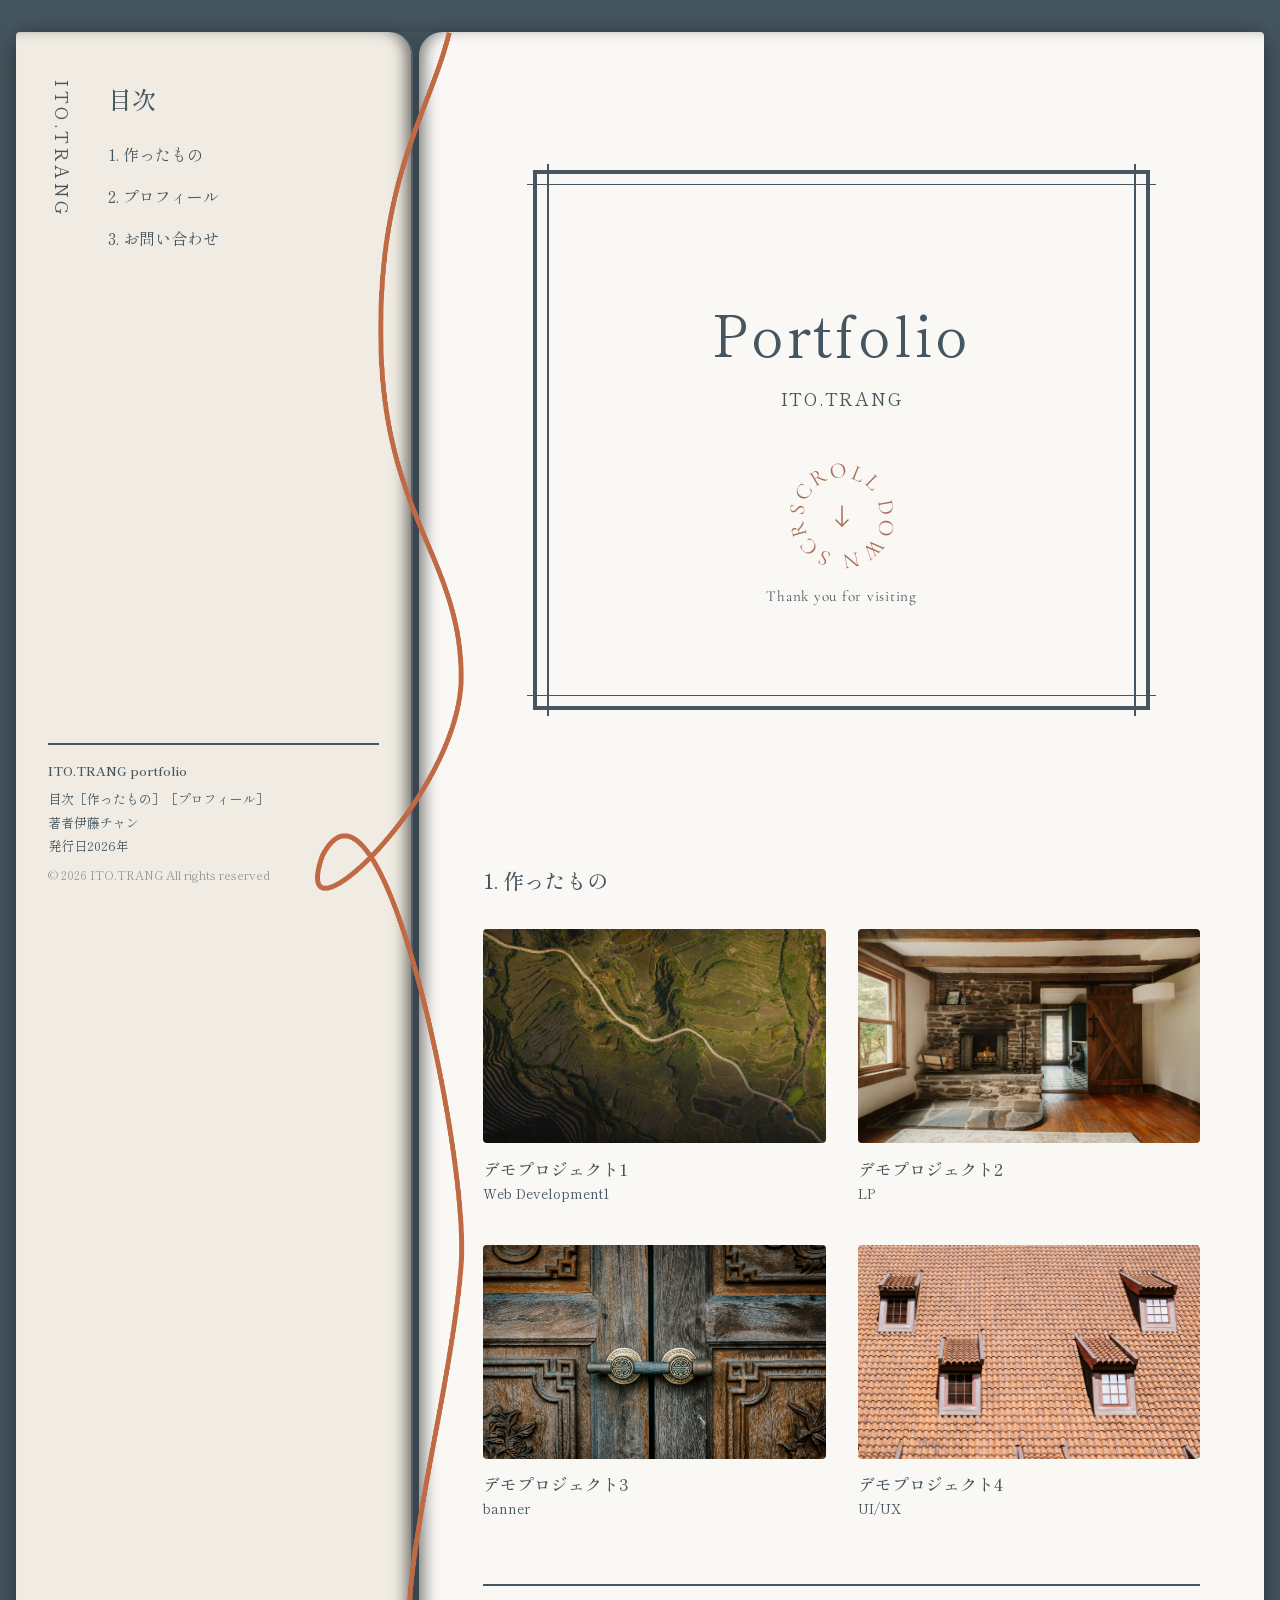
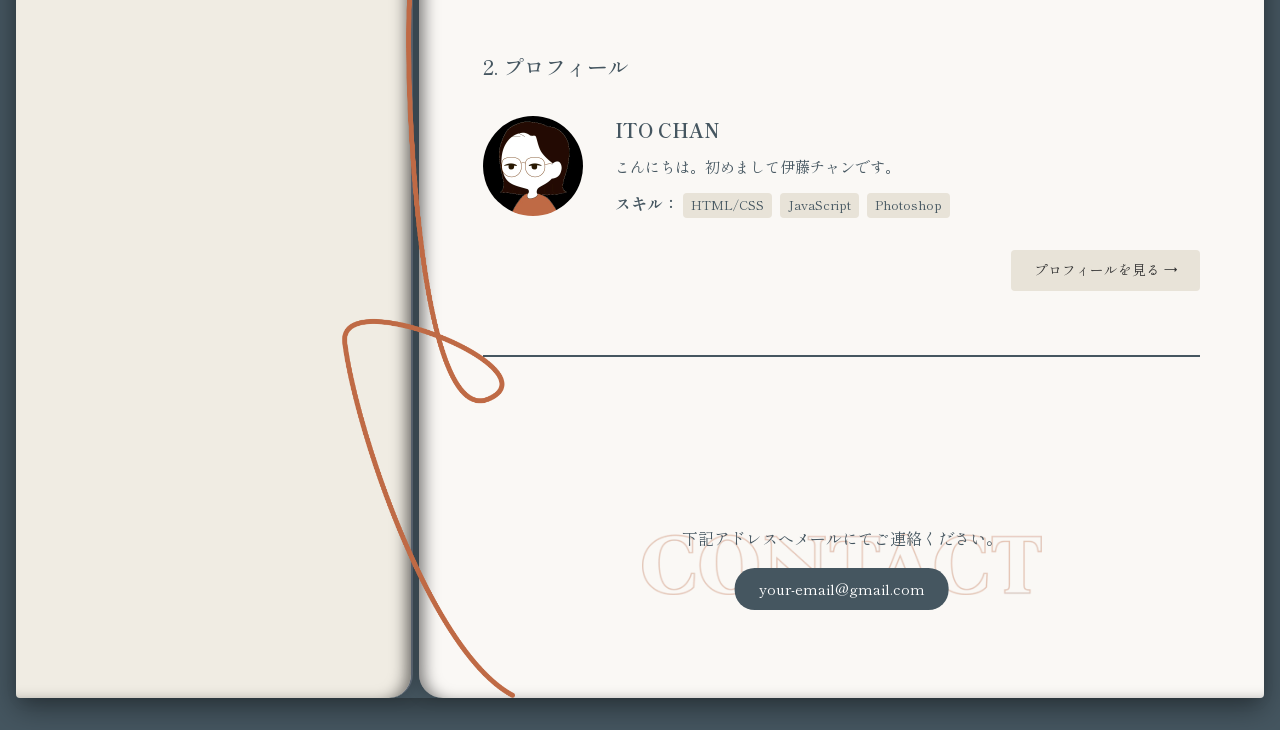
==== index.html @ ab5ad8ba "Add files via upload" ====
<!DOCTYPE html>
<html lang="ja">
<head>
    <meta charset="UTF-8">
    <meta name="viewport" content="width=device-width, initial-scale=1.0">
    <title>ITO.TRANG｜Portfolio</title>
    <!-- CSS -->
    <link href="https://fonts.googleapis.com/css2?family=Cormorant+Garamond:wght@400;600&family=Shippori+Mincho:wght@400;500&display=swap" rel="stylesheet">
    <link rel="stylesheet" href="style.css">
</head>
<body>
<div class="book-container">

<img src="images/decorative-line.png" alt="Decorative Line" class="decorative-line">

<!-- CỘT TRÁI (Sticky Sidebar - Mục lục) -->
<aside class="sidebar-left">
  <div class="sidebar-sticky-inner">
      <div class="sidebar-top">
         <div class="vertical-name">ITO.TRANG</div>
         <div class="toc-wrapper">
           <h2 class="toc-title">目次</h2>
           <nav class="nav-links">
              <a href="#works">1. 作ったもの</a>
              <a href="#about">2. プロフィール</a>
              <a href="#contact">3. お問い合わせ</a>
           </nav>
         </div>
      </div>

      <div class="sidebar-bottom">
         <p class="colophon-title">ITO.TRANG portfolio</p>
         <ul class="colophon-list">
            <li><span>目次</span>［作ったもの］［プロフィール］</li>
            <li><span>著者</span>伊藤チャン</li>
            <li><span>発行日</span>2026年</li>
         </ul>
         <p class="copyright">&copy; 2026 ITO.TRANG All rights reserved</p>
      </div>
  </div>
</aside>

<!-- CỘT PHẢI (Nội dung chính cuộn dọc) -->
<main class="main-content">
      <section class="hero">
         <div class="hero-card">
            <h1 class="hero-title">Portfolio</h1>
            <p class="hero-subtitle">ITO.TRANG</p>

            <!-- Cụm Badge SCROLL DOWN & Mũi tên -->
            <div class="scroll-badge-wrapper">
                <div class="scroll-rotate-badge">
                    <!-- SVG Đường tròn chữ xoay -->
                    <svg viewBox="0 0 100 100" class="rotate-text">
                        <path id="circlePath" d="M 50, 50 m -35, 0 a 35,35 0 1,1 70,0 a 35,35 0 1,1 -70,0" fill="none" />
                        <text font-size="20" fill="#a86e59" letter-spacing="2.5" font-family="'Cormorant Garamond', serif">
                            <textPath href="#circlePath">SCROLL DOWN  SCROLL DOWN </textPath>
                        </text>
                    </svg>

                    <!-- Mũi tên chỉ xuống ở tâm -->
                    <div class="center-arrow">
                        <svg width="16" height="24" viewBox="0 0 16 24" fill="none" stroke="#a86e59" stroke-width="1.5" stroke-linecap="round" stroke-linejoin="round">
                            <line x1="8" y1="2" x2="8" y2="22"></line>
                            <polyline points="2 16 8 22 14 16"></polyline>
                        </svg>
                    </div>
                </div>

                <!-- Dòng chữ phụ phía dưới -->
                <p class="thank-you-text">Thank you for visiting</p>
            </div>
         </div> <!-- Đã thêm thẻ đóng hero-card -->
      </section>             

      <!-- work section -->
      <section id="works" class="works">
        <h2 class="section-heading">1. 作ったもの</h2>
        <div class="works-grid">
            <!-- works1 -->
             <article class="work-item">
               <div class="work-img-wrapper">
                <img src="images/shashin1.jpg" alt="Web Development Project" class="work-image">
               </div>
                <h3 class="work-title">デモプロジェクト1</h3>
                <p class="work-category">Web Development1</p>
             </article>
            <!-- works2 -->
             <article class="work-item">
               <div class="work-img-wrapper">
                <img src="images/shashin2.jpg" alt="Landing Page Project" class="work-image">
               </div>
                <h3 class="work-title">デモプロジェクト2</h3>
                <p class="work-category">LP</p>
             </article>
            <!-- works3 -->
             <article class="work-item">
               <div class="work-img-wrapper">
                <img src="images/shashin3.jpg" alt="Banner Design" class="work-image">
               </div>
                <h3 class="work-title">デモプロジェクト3</h3>
                <p class="work-category">banner</p>
             </article>
            <!-- works4 -->
             <article class="work-item">
               <div class="work-img-wrapper">
                <img src="images/shashin4.jpg" alt="UI/UX Design" class="work-image">
               </div>
                <h3 class="work-title">デモプロジェクト4</h3>
                <p class="work-category">UI/UX</p>
             </article>
        </div>
       </section>

       <!-- about me -->
        <section id="about" class="about">
            <h2 class="section-heading">2. プロフィール</h2>
            <div class="profile-card">
               <img src="images/avatar.jpeg" alt="avatar" class="profile-avatar">
               <div class="profile-info">
                  <h3>ITO CHAN</h3>
                  <p class="about-text">こんにちは。初めまして伊藤チャンです。</p>
                  <div class="skills">
                     <strong>スキル：</strong>
                     <span>HTML/CSS</span>
                     <span>JavaScript</span>
                     <span>Photoshop</span>
                  </div>
               </div>
            </div>
            <div class="more-btn-container">
               <a href="#" class="studio-btn">プロフィールを見る →</a>
            </div>
        </section>

        <!-- contact -->
        <footer id="contact" class="footer-contact">
         <h2 class="section-heading">3. お問い合わせ</h2>
         <div class="contact-box">
            <img src="images/contact.webp" alt="CONTACT" class="contact-bg-img">
            <div class="contact-content">
              <p>下記アドレスへメールにてご連絡ください。</p>
              <a href="mailto:your-email@gmail.com" class="email-btn">your-email@gmail.com</a> 
            </div>
         </div>
        </footer>
</main>
</div>

<!-- script -->
<script src="script.js"></script>
</body>
</html>
---- style.css ----
/* ==========================================
   1. RESET & FONT CONFIGURATION
   ========================================== */
html {
  scroll-behavior: smooth;
}
* {
  box-sizing: border-box;
  margin: 0;
  padding: 0;
}

body {
  font-family: 'Shippori Mincho', 'Cormorant Garamond', serif;
  background-color: #455660; /* Màu nền xám bên ngoài trang sách */
  color: #455660;
  line-height: 1.6;
  padding: 2rem 1rem;
  overflow-x: hidden;
}

a {
  color: inherit;
  text-decoration: none;
}

/* ==========================================
   2. BOOK CONTAINER (Khung sách 2 cột)
   ========================================== */
.book-container {
  position: relative;
  display: flex;
  flex-direction: row;
  max-width: 1300px;
  margin: 0 auto;
  min-height: 90vh;
  border-radius: 4px;
  box-shadow: 0 10px 30px rgba(0, 0, 0, 0.4);
  background-color: transparent; /* Để lộ nền tối bên dưới ở khe gáy */
  gap: 6px; /* Khoảng hở nhỏ giữa 2 trang sách */
}

/* Sợi chỉ trang trí ở gáy sách */
.decorative-line {
  position: absolute;
  top: 0;
  left: 32%; /* Căn đúng đường ranh giới 32% */
  transform: translateX(-50%);
  width: 200px;
  height: 100%;
  object-fit: fill;
  z-index: 100;
  pointer-events: none;
}

/* ==========================================
   3. CỘT TRÁI (Sticky Sidebar - Mục lục)
   ========================================== */
.sidebar-left {
  width: 32%;
  min-width: 280px;
  background-color: #f0ece3;
  border-right: 2px solid #5a6572; /* Gáy sách */

  /* Bo góc đỉnh và đáy bên phải (phần tiếp giáp gáy sách) */
  border-top-right-radius: 24px;
  border-bottom-right-radius: 24px;
  border-top-left-radius: 4px;
  border-bottom-left-radius: 4px;

  /* Bóng đổ nhẹ viền gáy */
  box-shadow: inset -10px 0 15px -5px rgba(0, 0, 0, 0.50), 
              5px 0 15px rgba(0, 0, 0, 0.15);
}
/* Khung nội dung bên trong cột trái (Găm chặt & đi theo màn hình) */
.sidebar-sticky-inner {
 position: sticky;
  top: 0;
  height: 100vh;
  padding: 3rem 2rem;
  display: flex;
  flex-direction: column;
  justify-content: space-between;
  overflow-y: auto; 
}

.sidebar-top {
  display: flex;
  gap: 2rem;
}

.vertical-name {
  writing-mode: vertical-rl;
  font-size: 1.1rem;
  letter-spacing: 0.2em;
  color: #455660;
}

.toc-title {
  font-size: 1.5rem;
  font-weight: 500;
  margin-bottom: 1.5rem;
}

.nav-links {
  display: flex;
  flex-direction: column;
  gap: 1rem;
  list-style: none;
}

.nav-links a {
  color: #455660;
  font-size: 1rem;
  transition: opacity 0.3s ease;
}

.nav-links a:hover {
  opacity: 0.6;
}

.sidebar-bottom {
  font-size: 0.8rem;
  color: #455660;
  border-top: 2px solid #455660ff;
  padding-top: 1rem;
}

.colophon-title {
  font-weight: 600;
  margin-bottom: 0.5rem;
}

.colophon-list {
  list-style: none;
  margin-bottom: 0.5rem;
}

.colophon-list li {
  margin-bottom: 0.2rem;
}

.copyright {
  font-size: 0.75rem;
  color: #999;
}

/* ==========================================
   4. CỘT PHẢI (Main Content)
   ========================================== */
.main-content {
  width: 68%;
  padding: 3rem 4rem;
  background-color: #faf8f5;

  /* Bo góc đỉnh và đáy bên trái (phần tiếp giáp gáy sách) */
  border-top-left-radius: 24px;
  border-bottom-left-radius: 24px;
  border-top-right-radius: 4px;
  border-bottom-right-radius: 4px;

  /* Bóng đổ nhẹ viền gáy */
  box-shadow: inset 10px 0 15px -5px rgba(0, 0, 0, 0.50), 
              -5px 0 15px rgba(0, 0, 0, 0.15);
}

/* Hero Section & Frame Card */
.hero {
  min-height: 80vh;
  display: flex;
  justify-content: center;
  align-items: center;
  padding: 1rem;
  width: 100%;
}

.hero-card {
  position: relative;
  width: 100%;
  max-width: 90%;
  min-height: 60vh;
  padding: 6rem 2rem 5rem 2rem;
  display: flex;
  flex-direction: column;
  justify-content: center;
  align-items: center;
  text-align: center;
  background: transparent;

  /* Đường viền ngoài */
  border: 4px solid #455660; 
  margin: 16px;
}

/* Đường viền trong (Double Border) */
.hero-card::before {
  content: "";
  position: absolute;
  top: -10px;
  bottom: -10px;
  left: 10px;
  right: 10px;
  border-left: 2px solid #455660;
  border-right: 2px solid #455660; 
  pointer-events: none;
}

.hero-card::after {
  content: "";
  position: absolute;
  top: 10px;
  bottom: 10px;
  left: -10px;
  right: -10px;
  border-top: 1px solid #455660;
  border-bottom: 1px solid #455660;
  pointer-events: none; 
}

.hero-title {
  font-size: 3.5rem;
  font-weight: 400;
  letter-spacing: 0.05em;
  margin-bottom: 0.5rem;
}

.hero-subtitle {
  color: #455660;
  font-size: 1.1rem;
  letter-spacing: 0.1em;
}

/* Khung chứa tổng thể cụm Scroll Badge */
.scroll-badge-wrapper {
  margin-top: 3rem;
  display: flex;
  flex-direction: column;
  align-items: center;
  justify-content: center;
  gap: 0.8rem;
}

/* Circle Scroll Badge */
.scroll-rotate-badge {
  position: relative;
  width: 110px;
  height: 110px;
  display: flex;
  align-items: center;
  justify-content: center;
}

/* Hiệu ứng xoay tròn tự động cho chữ */
.rotate-text {
  width: 100%;
  height: 100%;
  animation: spinCircle 14s linear infinite;
}

/* Mũi tên nằm cố định ở tâm vòng tròn */
.center-arrow {
  position: absolute;
  top: 50%;
  left: 50%;
  transform: translate(-50%, -50%);
  display: flex;
  align-items: center;
  justify-content: center;
}

/* Dòng chữ Thank you for visiting bên dưới */
.thank-you-text {
  font-family: 'Cormorant Garamond', serif;
  font-size: 0.95rem;
  color: #455660;
  letter-spacing: 0.05em;
}

/* Keyframe xoay 360 độ */
@keyframes spinCircle {
  0% {
    transform: rotate(0deg);
  }
  100% {
    transform: rotate(360deg);
  }
}

/* Section Headings */
.section-heading {
  font-size: 1.3rem;
  font-weight: 500;
  margin: 4rem 0 2rem 0;
  color: #455660;
}

/* Works Grid */
.works-grid {
  display: grid;
  grid-template-columns: repeat(2, 1fr);
  gap: 2.5rem 2rem;
}

.work-img-wrapper {
  overflow: hidden;
  border-radius: 4px;
  margin-bottom: 0.8rem;
}

.work-image {
  width: 100%;
  aspect-ratio: 16/10;
  object-fit: cover;
  display: block;
  transition: transform 0.4s cubic-bezier(0.16, 1, 0.3, 1);
}

.work-item:hover .work-image {
  transform: scale(1.04);
}

.work-title {
  font-size: 1.05rem;
  font-weight: 500;
}

.work-category {
  font-size: 0.85rem;
  color: #455660;
}

/* About Section */
.about {
  border-top: 2px solid #455660ff;
  margin-top: 4rem;
}

.profile-card {
  display: flex;
  gap: 2rem;
  align-items: center;
  margin-bottom: 2rem;
}

.profile-avatar {
  width: 100px;
  height: 100px;
  border-radius: 50%;
  object-fit: cover;
}

.profile-info h3 {
  font-size: 1.2rem;
  margin-bottom: 0.5rem;
}

.about-text {
  font-size: 0.95rem;
  color: #455660;
  margin-bottom: 0.8rem;
}

.skills span {
  display: inline-block;
  background: #e8e3d8ff;
  font-size: 0.8rem;
  padding: 2px 8px;
  border-radius: 4px;
  margin-right: 4px;
}

.more-btn-container {
  display: flex;
  justify-content: flex-end;
  margin-top: 1.5rem;
}

.studio-btn {
  background: #e8e3d8ff;
  padding: 0.6rem 1.4rem;
  color: #333;
  font-size: 0.85rem;
  border-radius: 4px;
  transition: background 0.3s;
}

.studio-btn:hover {
  background: #dcd5c8;
}

/* Contact Footer */
.footer-contact {
  border-top: 2px solid #455660ff;
  margin-top: 4rem;
}

.contact-box {
  position: relative;
  text-align: center;
  padding: 3rem 0;
}

.contact-bg-img {
  width: 100%;
  max-width: 400px;
  opacity: 0.7;
}

.contact-content {
  position: absolute;
  top: 50%;
  left: 50%;
  transform: translate(-50%, -50%);
  width: 100%;
}

.email-btn {
  display: inline-block;
  margin-top: 1rem;
  background: #455660;
  color: #fff;
  padding: 0.6rem 1.5rem;
  border-radius: 20px;
  font-size: 0.9rem;
}

/* ==========================================
   5. SCROLL ANIMATION & RESPONSIVE
   ========================================== */
.hidden {
  opacity: 0;
  transform: translateY(30px);
  transition: all 0.8s cubic-bezier(0.16, 1, 0.3, 1);
}

.show {
  opacity: 1;
  transform: translateY(0);
}

@media (max-width: 900px) {
  .book-container {
    flex-direction: column;
  }
  .sidebar-left,
  .main-content {
    width: 100%;
    min-width: 100%;
    box-shadow: none;
  }
  .sidebar-left {
    position: static;
    height: auto;
    border-right: none;
    border-bottom: 2px solid #5a6572;
    border-radius: 4px;
  }
  .decorative-line {
    display: none;
  }
  .works-grid {
    grid-template-columns: 1fr;
  }
}
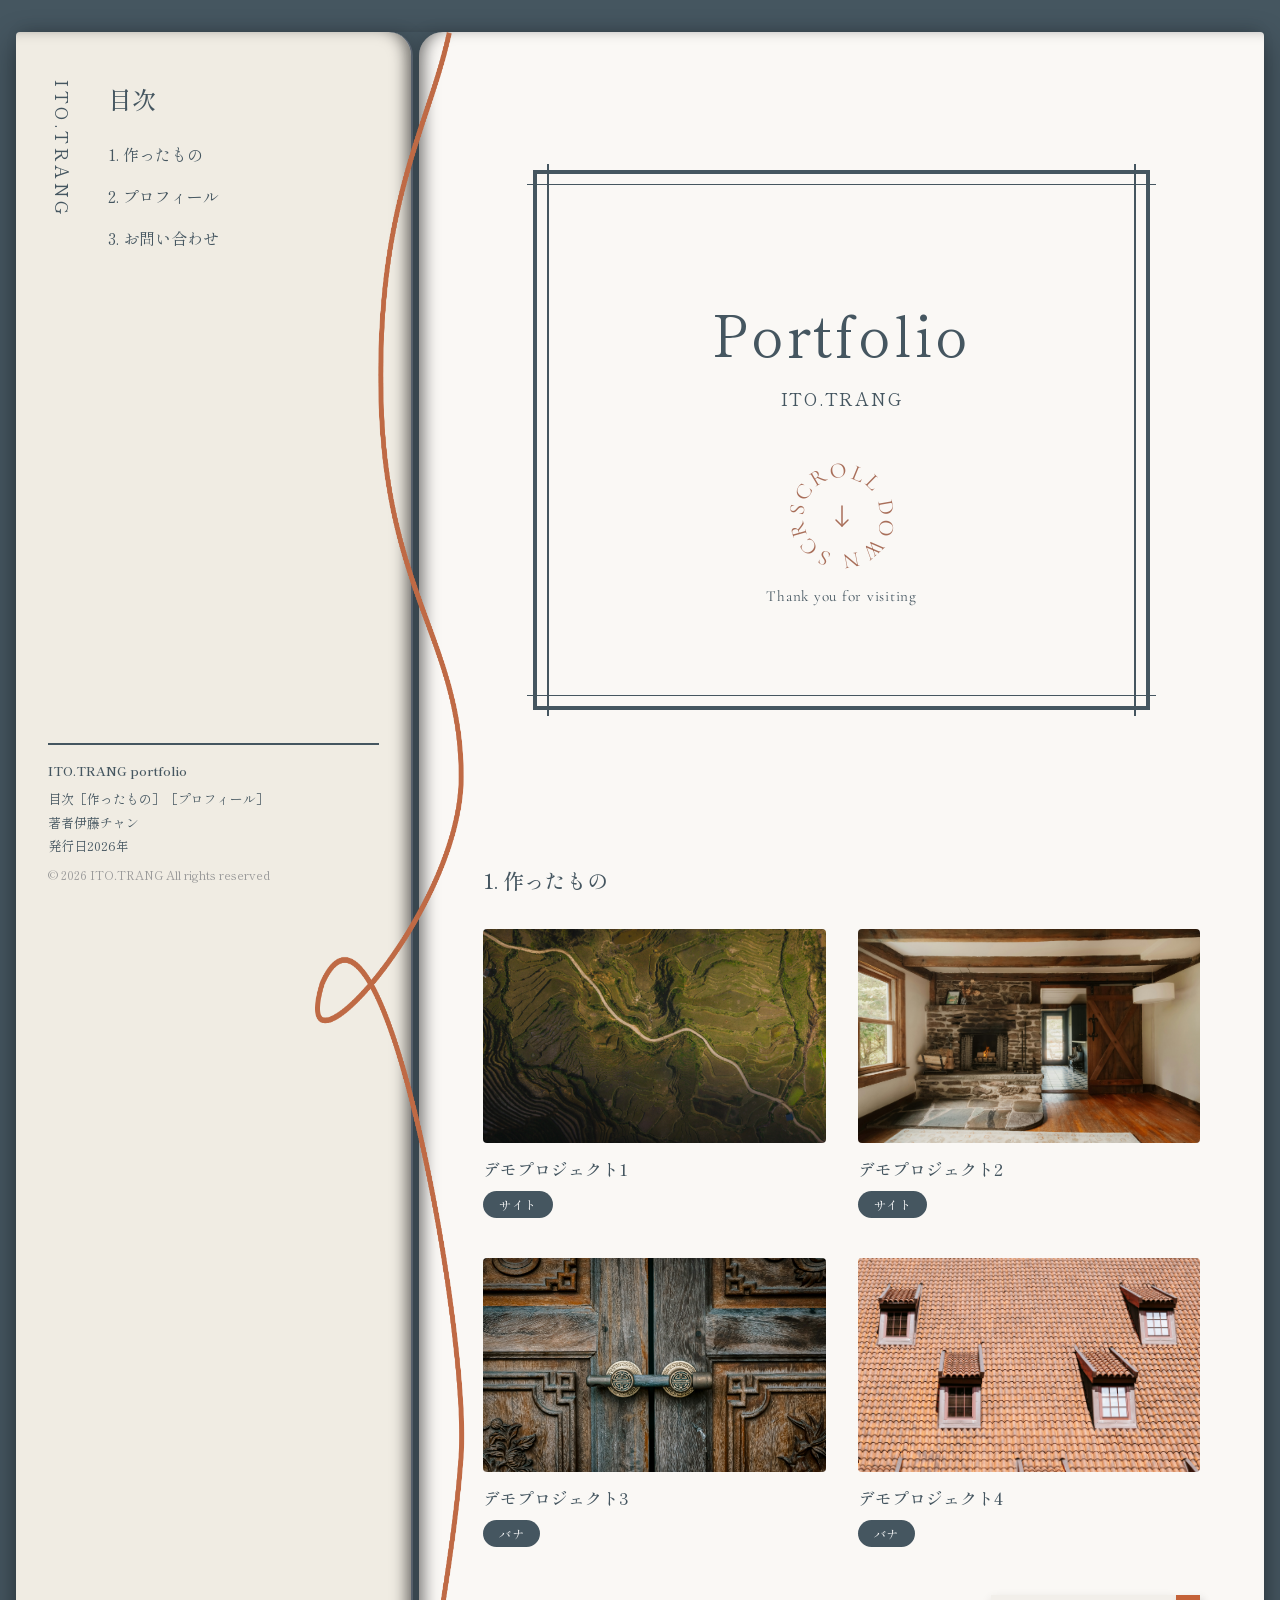
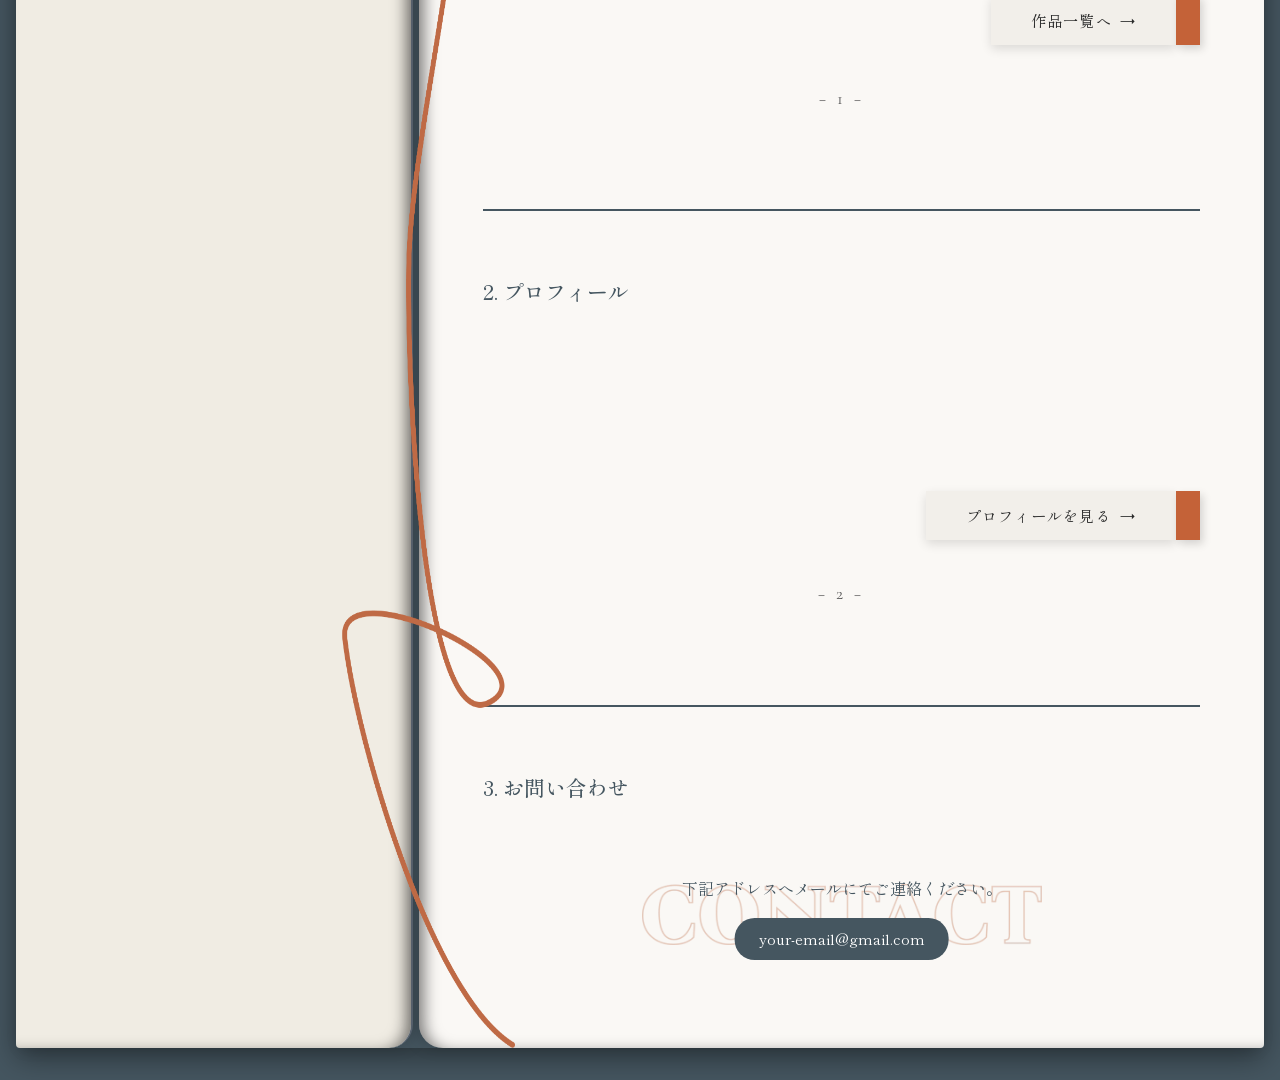
==== commit 0ee04d2a: "Add files via upload" ====
--- a/index.html
+++ b/index.html
@@ -9,6 +9,12 @@
     <link rel="stylesheet" href="style.css">
 </head>
 <body>
+<button class="mobile-menu-btn" id="menuToggle" aria-label="Toggle Navigation">
+  <span class="bar"></span>
+  <span class="bar"></span>
+  <span class="bar"></span>
+</button>
+
 <div class="book-container">
 
 <img src="images/decorative-line.png" alt="Decorative Line" class="decorative-line">
@@ -73,17 +79,18 @@
          </div> <!-- Đã thêm thẻ đóng hero-card -->
       </section>             
 
-      <!-- work section -->
+      <!-- 1.work section -->
       <section id="works" class="works">
         <h2 class="section-heading">1. 作ったもの</h2>
         <div class="works-grid">
+         
             <!-- works1 -->
              <article class="work-item">
                <div class="work-img-wrapper">
                 <img src="images/shashin1.jpg" alt="Web Development Project" class="work-image">
                </div>
                 <h3 class="work-title">デモプロジェクト1</h3>
-                <p class="work-category">Web Development1</p>
+                <span class="work-badge">サイト</span>
              </article>
             <!-- works2 -->
              <article class="work-item">
@@ -91,7 +98,7 @@
                 <img src="images/shashin2.jpg" alt="Landing Page Project" class="work-image">
                </div>
                 <h3 class="work-title">デモプロジェクト2</h3>
-                <p class="work-category">LP</p>
+                <span class="work-badge">サイト</span>
              </article>
             <!-- works3 -->
              <article class="work-item">
@@ -99,7 +106,7 @@
                 <img src="images/shashin3.jpg" alt="Banner Design" class="work-image">
                </div>
                 <h3 class="work-title">デモプロジェクト3</h3>
-                <p class="work-category">banner</p>
+                <span class="work-badge">バナ</span>
              </article>
             <!-- works4 -->
              <article class="work-item">
@@ -107,9 +114,16 @@
                 <img src="images/shashin4.jpg" alt="UI/UX Design" class="work-image">
                </div>
                 <h3 class="work-title">デモプロジェクト4</h3>
-                <p class="work-category">UI/UX</p>
+                <span class="work-badge">バナ</span>
              </article>
         </div>
+      <!-- Thêm nút的作品一覧へ và số trang - 1 - -->
+  <div class="section-footer">
+    <div class="studio-btn-wrapper">
+      <a href="#" class="studio-btn">作品一覧へ <span>→</span></a>
+    </div>
+    <div class="page-number">− 1 −</div>
+  </div>
        </section>
 
        <!-- about me -->
@@ -125,12 +139,18 @@
                      <span>HTML/CSS</span>
                      <span>JavaScript</span>
                      <span>Photoshop</span>
+                     <span>Illuslator</span>
                   </div>
                </div>
             </div>
-            <div class="more-btn-container">
-               <a href="#" class="studio-btn">プロフィールを見る →</a>
-            </div>
+
+            <!-- Thêm nút的作品一覧へ và số trang - 1 - -->
+  <div class="section-footer">
+    <div class="studio-btn-wrapper">
+      <a href="#" class="studio-btn">プロフィールを見る <span>→</span></a>
+    </div>
+    <div class="page-number">− 2 −</div>
+  </div>
         </section>
 
         <!-- contact -->
@@ -146,6 +166,25 @@
         </footer>
 </main>
 </div>
+<div class="mobile-nav-overlay" id="navOverlay">
+  <button class="close-menu-btn" id="menuClose">&times;</button>
+  <div class="overlay-content">
+    <div class="overlay-vertical-name">Kanna Miyasato</div>
+    <div class="overlay-toc">
+      <h2>目次</h2>
+      <ul class="overlay-links">
+        <li><a href="#works" class="overlay-link">1. 作ったもの</a></li>
+        <li><a href="#about" class="overlay-link">2. プロフィール</a></li>
+        <li><a href="#contact" class="overlay-link">3. お問い合わせ</a></li>
+      </ul>
+    </div>
+  </div>
+</div>
+
+<a href="#" class="back-to-top" id="backToTop">
+  <span class="arrow">«</span>
+  <span class="txt">TOP</span>
+</a>
 
 <!-- script -->
 <script src="script.js"></script>
--- a/style.css
+++ b/style.css
@@ -112,11 +112,13 @@
 .nav-links a {
   color: #455660;
   font-size: 1rem;
-  transition: opacity 0.3s ease;
+  display: inline-block; /* Giúp thẻ link áp dụng được hiệu ứng phóng to */
+  transition: transform 0.3s ease, color 0.3s ease;
 }
 
 .nav-links a:hover {
-  opacity: 0.6;
+  transform: scale(1.08); /* Phóng to 8% khi rê chuột */
+  color: #111;            /* Đậm màu chữ lên một chút cho rõ */
 }
 
 .sidebar-bottom {
@@ -300,6 +302,16 @@
   grid-template-columns: repeat(2, 1fr);
   gap: 2.5rem 2rem;
 }
+/* Khung của từng bài viết - Thêm transition để toàn bộ khung phóng to mượt */
+.work-item {
+  cursor: pointer;
+  transition: transform 0.3s cubic-bezier(0.16, 1, 0.3, 1);
+}
+
+/* Khi rê chuột vào work-item, phóng to TOÀN BỘ khung (Ảnh + Chữ) */
+.work-item:hover {
+  transform: scale(1.05); /* Phóng to 5% toàn bộ khối work-item */
+}
 
 .work-img-wrapper {
   overflow: hidden;
@@ -312,11 +324,6 @@
   aspect-ratio: 16/10;
   object-fit: cover;
   display: block;
-  transition: transform 0.4s cubic-bezier(0.16, 1, 0.3, 1);
-}
-
-.work-item:hover .work-image {
-  transform: scale(1.04);
 }
 
 .work-title {
@@ -327,6 +334,19 @@
 .work-category {
   font-size: 0.85rem;
   color: #455660;
+}
+
+/* Thiết kế nhãn badge bo tròn hình viên thuốc (Pill shape) */
+.work-badge {
+  display: inline-block;
+  margin-top: 0.5rem;
+  background-color: #455660; /* Màu nền xám đen chuẩn theo theme */
+  color: #ffffff;            /* Chữ màu trắng */
+  font-size: 0.75rem;        /* Cỡ chữ nhỏ gọn */
+  padding: 0.25rem 1rem;     /* Khoảng đệm xung quanh chữ */
+  border-radius: 50px;       /* Bo tròn xịn hình capsule */
+  letter-spacing: 0.05em;
+  font-weight: 400;
 }
 
 /* About Section */
@@ -367,25 +387,6 @@
   padding: 2px 8px;
   border-radius: 4px;
   margin-right: 4px;
-}
-
-.more-btn-container {
-  display: flex;
-  justify-content: flex-end;
-  margin-top: 1.5rem;
-}
-
-.studio-btn {
-  background: #e8e3d8ff;
-  padding: 0.6rem 1.4rem;
-  color: #333;
-  font-size: 0.85rem;
-  border-radius: 4px;
-  transition: background 0.3s;
-}
-
-.studio-btn:hover {
-  background: #dcd5c8;
 }
 
 /* Contact Footer */
@@ -424,6 +425,15 @@
   font-size: 0.9rem;
 }
 
+.work-category-btn, .email-btn {
+  display: inline-block;
+  transition: transform 0.3s ease, background-color 0.3s ease;
+}
+
+.work-category-btn:hover, .email-btn:hover {
+  transform: scale(1.08); /* Phóng to 8% khi rê chuột */
+}
+
 /* ==========================================
    5. SCROLL ANIMATION & RESPONSIVE
    ========================================== */
@@ -461,4 +471,257 @@
   .works-grid {
     grid-template-columns: 1fr;
   }
+}
+
+/* ==========================================
+   MOBILE RESPONSIVE CONFIGURATION (Màn hình < 768px)
+   ========================================== */
+@media (max-width: 768px) {
+  
+  /* Reset bố cục sách 2 cột thành 1 cột */
+  body {
+    padding: 0.8rem 0.5rem;
+  }
+
+  .book-container {
+    flex-direction: column;
+    box-shadow: none;
+    gap: 0;
+  }
+
+  /* Ẩn cột trái tĩnh trên desktop & đường gáy sách */
+  .sidebar-left, 
+  .decorative-line {
+    display: none !important;
+  }
+
+  /* Cột nội dung chính chiếm full chiều rộng */
+  .main-content {
+    width: 100%;
+    padding: 1.5rem 1rem;
+    border-radius: 8px;
+    box-shadow: 0 4px 15px rgba(0, 0, 0, 0.15);
+  }
+
+  /* --- 1. NÚT HAMBURGER (3 gạch) --- */
+  .mobile-menu-btn {
+    position: fixed;
+    top: 20px;
+    right: 20px;
+    z-index: 999;
+    background: transparent;
+    border: none;
+    cursor: pointer;
+    display: flex;
+    flex-direction: column;
+    gap: 5px;
+    padding: 8px;
+  }
+
+  .mobile-menu-btn .bar {
+    width: 22px;
+    height: 2px;
+    background-color: #455660;
+    transition: all 0.3s ease;
+  }
+
+  /* --- 2. MENU OVERLAY TOÀN MÀN HÌNH --- */
+  .mobile-nav-overlay {
+    position: fixed;
+    top: 0;
+    left: 0;
+    width: 100%;
+    height: 100%;
+    background-color: #f0ece3;
+    z-index: 1000;
+    display: flex;
+    align-items: center;
+    justify-content: center;
+    opacity: 0;
+    visibility: hidden;
+    transition: opacity 0.3s ease, visibility 0.3s ease;
+  }
+
+  .mobile-nav-overlay.active {
+    opacity: 1;
+    visibility: visible;
+  }
+
+  .close-menu-btn {
+    position: absolute;
+    top: 20px;
+    right: 25px;
+    font-size: 2rem;
+    background: none;
+    border: none;
+    color: #455660;
+    cursor: pointer;
+  }
+
+  .overlay-content {
+    display: flex;
+    gap: 2rem;
+    align-items: center;
+    padding: 2rem;
+  }
+
+  .overlay-vertical-name {
+    writing-mode: vertical-rl;
+    font-size: 1.1rem;
+    letter-spacing: 0.2em;
+    color: #455660;
+  }
+
+  .overlay-toc h2 {
+    font-size: 1.5rem;
+    margin-bottom: 1.5rem;
+    color: #455660;
+  }
+
+  .overlay-links {
+    list-style: none;
+    display: flex;
+    flex-direction: column;
+    gap: 1.2rem;
+  }
+
+  .overlay-links a {
+    font-size: 1.1rem;
+    color: #455660;
+  }
+
+  /* --- 3. TỐI ƯU CÁC PHẦN NỘI DUNG MÀN HÌNH NHỎ --- */
+  .hero-card {
+    min-height: 50vh;
+    padding: 3rem 1rem;
+  }
+
+  .hero-title {
+    font-size: 2.2rem;
+  }
+
+  /* Bố cục danh sách dự án thành 2 cột nhỏ trên mobile */
+  .works-grid {
+    grid-template-columns: repeat(2, 1fr);
+    gap: 1.2rem 0.8rem;
+  }
+
+  .work-title {
+    font-size: 0.85rem;
+  }
+
+  /* --- 4. NÚT TOP (NÚT NỔI CAM BÊN PHẢI) --- */
+  .back-to-top {
+    position: fixed;
+    bottom: 30px;
+    right: 15px;
+    width: 48px;
+    height: 60px;
+    background-color: #c46238; /* Màu cam gạch */
+    color: #fff;
+    display: flex;
+    flex-direction: column;
+    align-items: center;
+    justify-content: center;
+    border-radius: 4px;
+    box-shadow: 0 4px 10px rgba(0, 0, 0, 0.2);
+    z-index: 900;
+    font-size: 0.75rem;
+    font-weight: 600;
+  }
+
+  .back-to-top .arrow {
+    transform: rotate(90deg);
+    font-size: 1rem;
+    margin-bottom: -2px;
+  }
+}
+
+/* Mặc định ẩn nút Hamburger & Overlay trên máy tính */
+@media (min-width: 769px) {
+  .mobile-menu-btn,
+  .mobile-nav-overlay,
+  .back-to-top {
+    display: none !important;
+  }
+}
+
+/* ==========================================
+   BUTTON & PAGE NUMBER STYLES
+   ========================================== */
+
+/* Khung chứa ở cuối mỗi section */
+.section-footer {
+  position: relative;
+  margin-top: 3rem;
+  padding-bottom: 2rem;
+  display: flex;
+  flex-direction: column;
+  align-items: center;
+}
+
+
+/* Khung chứa nút căn sát lề phải */
+.studio-btn-wrapper {
+  width: 100%;
+  display: flex;
+  justify-content: flex-end;
+  margin-bottom: 2.5rem;
+  /* Cho phép thẻ con tràn ra ngoài lề trang sách một chút */
+  overflow: visible; 
+}
+
+/* Thân nút chính (Màu xám nhạt) */
+.studio-btn {
+  position: relative;
+  display: inline-flex;
+  align-items: center;
+  justify-content: center;
+  gap: 0.5rem;
+  background-color: #f2efea; /* Màu xám kem nhạt */
+  color: #2b2b2b;
+  padding: 0.8rem 2.5rem;
+  font-family: 'Shippori Mincho', serif;
+  font-size: 0.95rem;
+  letter-spacing: 0.08em;
+  
+  /* Lùi nút về bên trái một khoảng bằng độ rộng của thẻ màu cam chìa ra */
+  margin-right: 24px; 
+  
+  /* Tạo bóng đổ mềm ở phía dưới nút xám */
+  box-shadow: 0 4px 10px rgba(0, 0, 0, 0.12);
+  
+  /* Cấu hình chuyển động mượt cho hiệu ứng rê chuột */
+  transition: transform 0.3s cubic-bezier(0.16, 1, 0.3, 1), 
+              box-shadow 0.3s ease, 
+              background-color 0.3s ease;
+}
+
+/* Thẻ tab màu cam nhô ra ở mép bên phải */
+.studio-btn::after {
+  content: "";
+  position: absolute;
+  right: -24px; /* Đẩy hẳn sang bên phải nút xám 24px */
+  top: 0;
+  width: 24px;
+  height: 100%;
+  background-color: #c46238; /* Màu cam gạch chuẩn */
+  
+  /* Tạo bóng đổ cho thẻ màu cam chìa ra ngoài */
+  box-shadow: 3px 4px 8px rgba(0, 0, 0, 0.15);
+}
+
+/* Hiệu ứng rê chuột (Hover) - Nổi lên và bóng đổ đậm hơn */
+.studio-btn:hover {
+  background-color: #e8e4dc;
+  transform: scale(1.04) translateY(-2px);
+  box-shadow: 0 6px 16px rgba(0, 0, 0, 0.18);
+}
+/* Số trang (- 1 -, - 2 -) căn giữa */
+.page-number {
+  font-family: 'Cormorant Garamond', serif;
+  font-size: 1.1rem;
+  color: #555555;
+  letter-spacing: 0.2em;
+  text-align: center;
 }
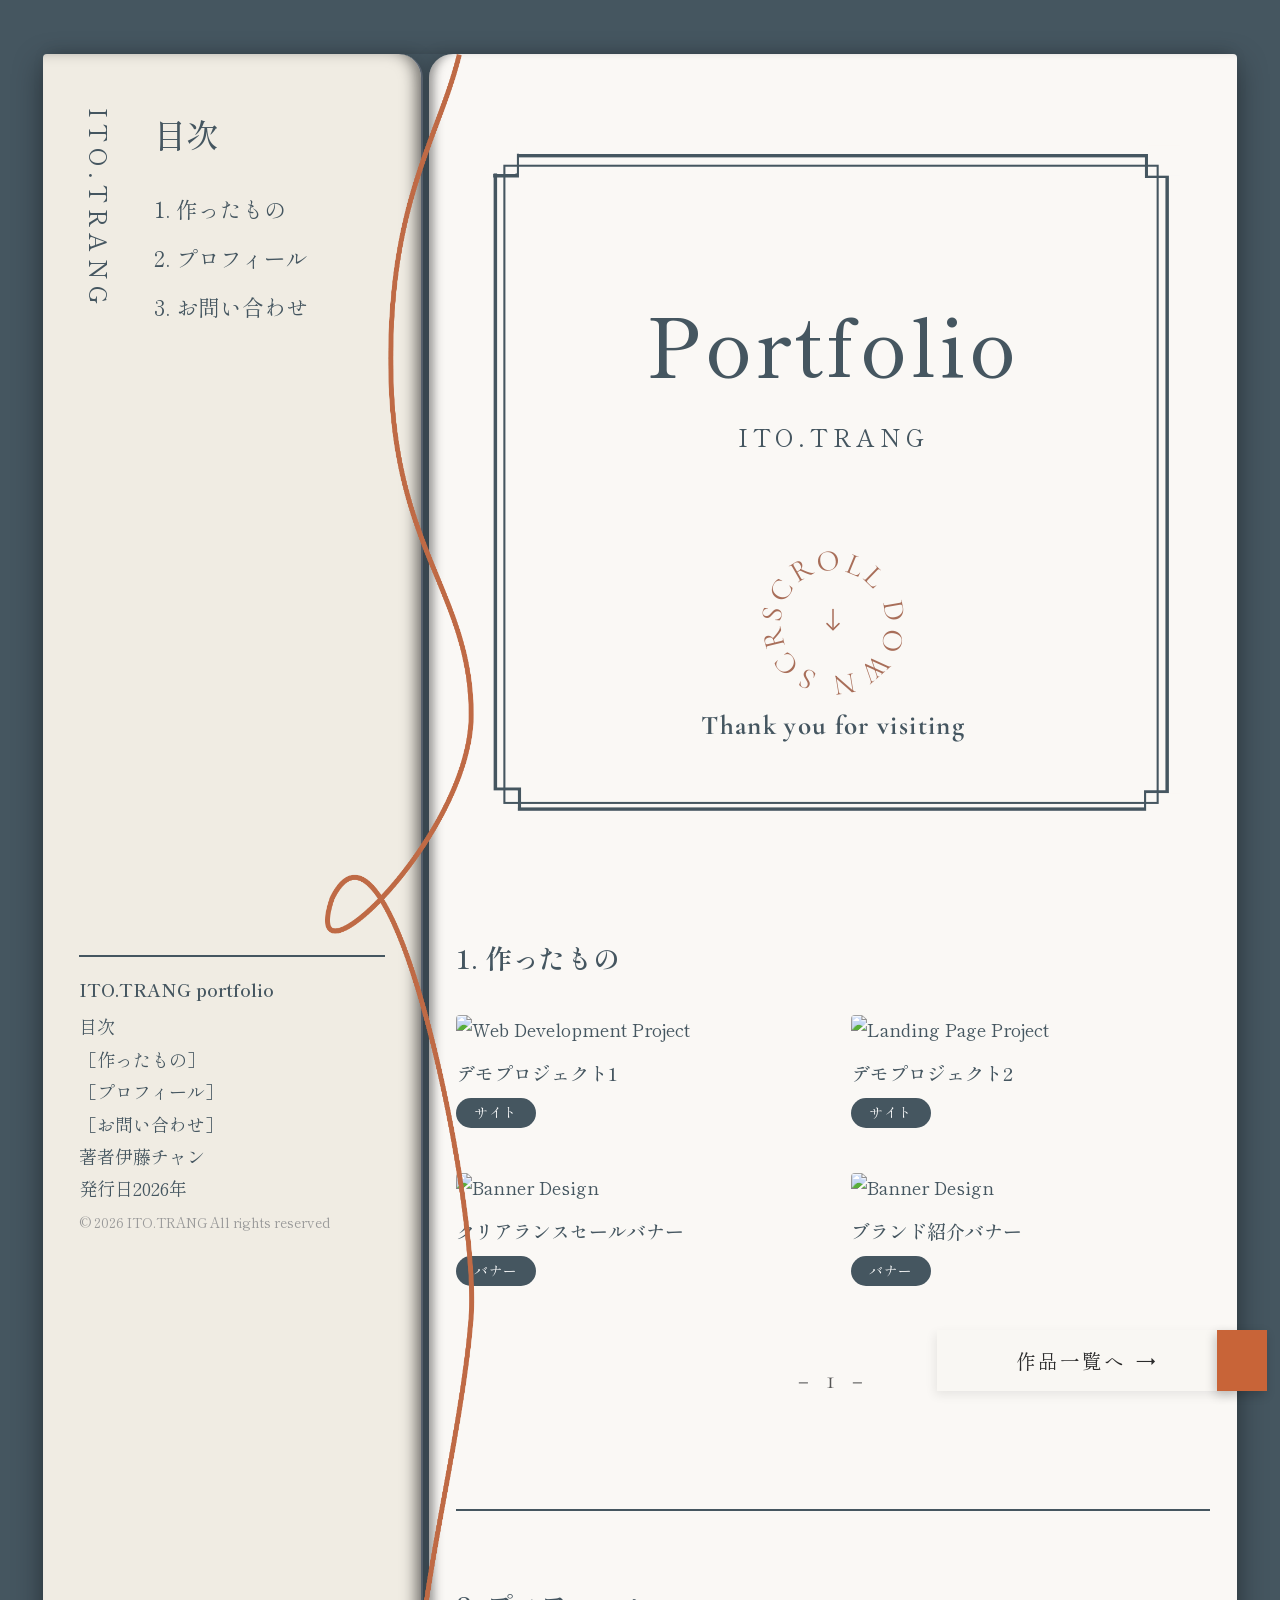
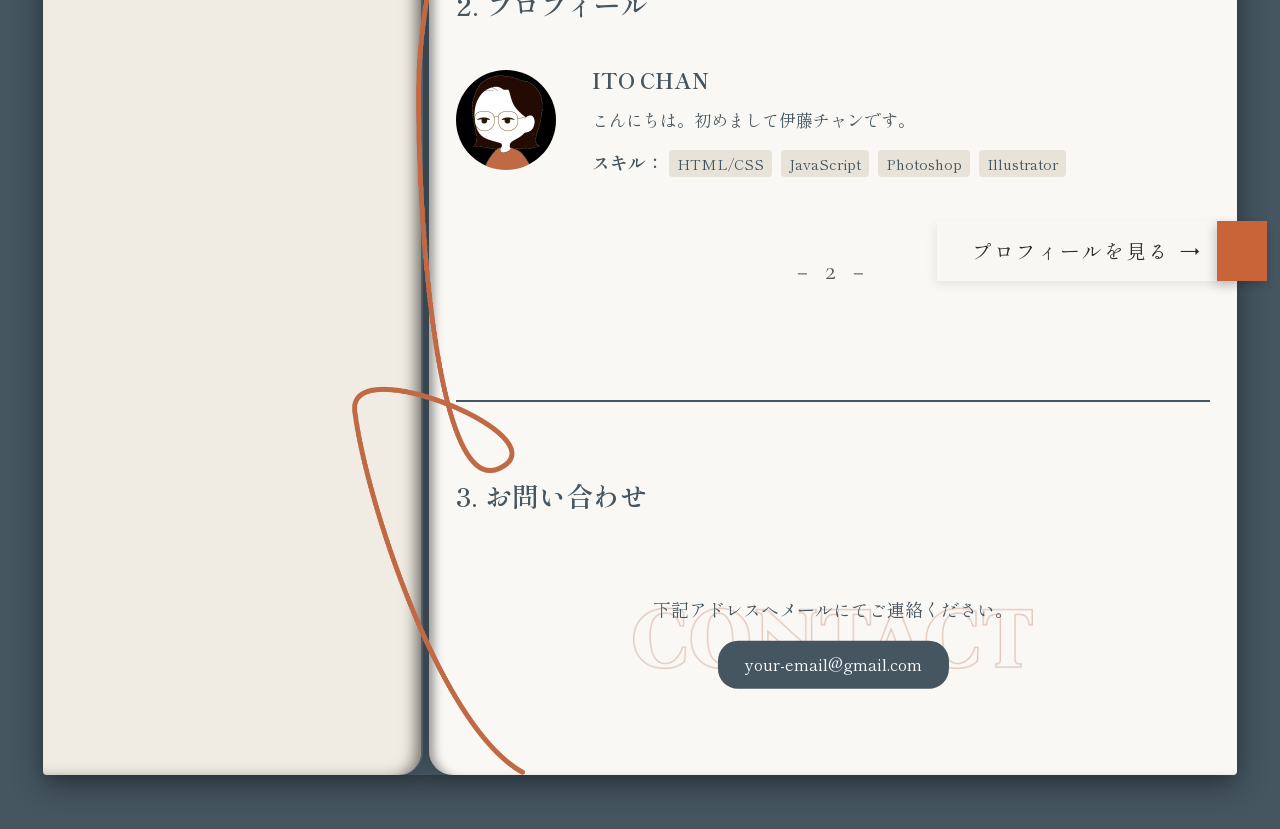
==== commit 227a726a: "Add files via upload" ====
--- a/index.html
+++ b/index.html
@@ -9,11 +9,6 @@
     <link rel="stylesheet" href="style.css">
 </head>
 <body>
-<button class="mobile-menu-btn" id="menuToggle" aria-label="Toggle Navigation">
-  <span class="bar"></span>
-  <span class="bar"></span>
-  <span class="bar"></span>
-</button>
 
 <div class="book-container">
 
@@ -37,7 +32,10 @@
       <div class="sidebar-bottom">
          <p class="colophon-title">ITO.TRANG portfolio</p>
          <ul class="colophon-list">
-            <li><span>目次</span>［作ったもの］［プロフィール］</li>
+            <li><span>目次</span></li>
+            <li><span>［作ったもの］</span></li>
+            <li><span>［プロフィール］</span></li>
+            <li><span>［お問い合わせ］</span></li>
             <li><span>著者</span>伊藤チャン</li>
             <li><span>発行日</span>2026年</li>
          </ul>
@@ -49,7 +47,14 @@
 <!-- CỘT PHẢI (Nội dung chính cuộn dọc) -->
 <main class="main-content">
       <section class="hero">
-         <div class="hero-card">
+         <div class="hero-card hero-frame">
+            <!-- ĐÃ CHUYỂN HAMBURGER MENU VÀO ĐÂY ĐỂ NẰM TRONG KHUNG SVG -->
+            <button class="mobile-menu-btn" id="menuToggle" aria-label="Toggle Navigation">
+              <span class="bar"></span>
+              <span class="bar"></span>
+              <span class="bar"></span>
+            </button>
+
             <h1 class="hero-title">Portfolio</h1>
             <p class="hero-subtitle">ITO.TRANG</p>
 
@@ -60,7 +65,7 @@
                     <svg viewBox="0 0 100 100" class="rotate-text">
                         <path id="circlePath" d="M 50, 50 m -35, 0 a 35,35 0 1,1 70,0 a 35,35 0 1,1 -70,0" fill="none" />
                         <text font-size="20" fill="#a86e59" letter-spacing="2.5" font-family="'Cormorant Garamond', serif">
-                            <textPath href="#circlePath">SCROLL DOWN  SCROLL DOWN </textPath>
+                            <textPath href="#circlePath">SCROLL DOWN  SCROLL DOWN  </textPath>
                         </text>
                     </svg>
 
@@ -74,9 +79,9 @@
                 </div>
 
                 <!-- Dòng chữ phụ phía dưới -->
-                <p class="thank-you-text">Thank you for visiting</p>
+                <p class="thank-you-text"><b>Thank you for visiting</b></p>
             </div>
-         </div> <!-- Đã thêm thẻ đóng hero-card -->
+         </div>
       </section>             
 
       <!-- 1.work section -->
@@ -87,7 +92,7 @@
             <!-- works1 -->
              <article class="work-item">
                <div class="work-img-wrapper">
-                <img src="images/shashin1.jpg" alt="Web Development Project" class="work-image">
+                <img src="images/banner1.jpg" alt="Web Development Project" class="work-image">
                </div>
                 <h3 class="work-title">デモプロジェクト1</h3>
                 <span class="work-badge">サイト</span>
@@ -95,7 +100,7 @@
             <!-- works2 -->
              <article class="work-item">
                <div class="work-img-wrapper">
-                <img src="images/shashin2.jpg" alt="Landing Page Project" class="work-image">
+                <img src="images/banner1.jpg" alt="Landing Page Project" class="work-image">
                </div>
                 <h3 class="work-title">デモプロジェクト2</h3>
                 <span class="work-badge">サイト</span>
@@ -103,27 +108,27 @@
             <!-- works3 -->
              <article class="work-item">
                <div class="work-img-wrapper">
-                <img src="images/shashin3.jpg" alt="Banner Design" class="work-image">
+                <img src="images/banner1.jpg" alt="Banner Design" class="work-image">
                </div>
-                <h3 class="work-title">デモプロジェクト3</h3>
-                <span class="work-badge">バナ</span>
+                <h3 class="work-title">クリアランスセールバナー</h3>
+                <span class="work-badge">バナー</span>
              </article>
             <!-- works4 -->
              <article class="work-item">
                <div class="work-img-wrapper">
-                <img src="images/shashin4.jpg" alt="UI/UX Design" class="work-image">
+                <img src="images/banner2.jpg" alt="Banner Design" class="work-image">
                </div>
-                <h3 class="work-title">デモプロジェクト4</h3>
-                <span class="work-badge">バナ</span>
+                <h3 class="work-title">ブランド紹介バナー</h3>
+                <span class="work-badge">バナー</span>
              </article>
         </div>
-      <!-- Thêm nút的作品一覧へ và số trang - 1 - -->
-  <div class="section-footer">
-    <div class="studio-btn-wrapper">
-      <a href="#" class="studio-btn">作品一覧へ <span>→</span></a>
-    </div>
-    <div class="page-number">− 1 −</div>
-  </div>
+
+        <div class="section-footer">
+          <div class="studio-btn-wrapper">
+            <a href="#" class="studio-btn">作品一覧へ <span>→</span></a>
+          </div>
+          <div class="page-number">− 1 −</div>
+        </div>
        </section>
 
        <!-- about me -->
@@ -139,18 +144,17 @@
                      <span>HTML/CSS</span>
                      <span>JavaScript</span>
                      <span>Photoshop</span>
-                     <span>Illuslator</span>
+                     <span>Illustrator</span>
                   </div>
                </div>
             </div>
 
-            <!-- Thêm nút的作品一覧へ và số trang - 1 - -->
-  <div class="section-footer">
-    <div class="studio-btn-wrapper">
-      <a href="#" class="studio-btn">プロフィールを見る <span>→</span></a>
-    </div>
-    <div class="page-number">− 2 −</div>
-  </div>
+            <div class="section-footer">
+              <div class="studio-btn-wrapper">
+                <a href="#" class="studio-btn">プロフィールを見る <span>→</span></a>
+              </div>
+              <div class="page-number">− 2 −</div>
+            </div>
         </section>
 
         <!-- contact -->
@@ -166,10 +170,12 @@
         </footer>
 </main>
 </div>
+
+<!-- Mobile Navigation Overlay -->
 <div class="mobile-nav-overlay" id="navOverlay">
   <button class="close-menu-btn" id="menuClose">&times;</button>
   <div class="overlay-content">
-    <div class="overlay-vertical-name">Kanna Miyasato</div>
+    <div class="overlay-vertical-name">ITO TRANG</div>
     <div class="overlay-toc">
       <h2>目次</h2>
       <ul class="overlay-links">
@@ -186,7 +192,6 @@
   <span class="txt">TOP</span>
 </a>
 
-<!-- script -->
 <script src="script.js"></script>
 </body>
 </html>
--- a/style.css
+++ b/style.css
@@ -3,6 +3,8 @@
    ========================================== */
 html {
   scroll-behavior: smooth;
+  font-size: 112.5%;
+  
 }
 * {
   box-sizing: border-box;
@@ -12,7 +14,7 @@
 
 body {
   font-family: 'Shippori Mincho', 'Cormorant Garamond', serif;
-  background-color: #455660; /* Màu nền xám bên ngoài trang sách */
+  background-color: #455660;
   color: #455660;
   line-height: 1.6;
   padding: 2rem 1rem;
@@ -25,26 +27,27 @@
 }
 
 /* ==========================================
-   2. BOOK CONTAINER (Khung sách 2 cột)
+   2. BOOK CONTAINER
    ========================================== */
 .book-container {
   position: relative;
   display: flex;
   flex-direction: row;
-  max-width: 1300px;
-  margin: 0 auto;
-  min-height: 90vh;
+  width: 96%;
+  max-width: 1500px;
+  margin: 1rem auto;
+  min-height: 92vh;
   border-radius: 4px;
   box-shadow: 0 10px 30px rgba(0, 0, 0, 0.4);
-  background-color: transparent; /* Để lộ nền tối bên dưới ở khe gáy */
-  gap: 6px; /* Khoảng hở nhỏ giữa 2 trang sách */
-}
-
-/* Sợi chỉ trang trí ở gáy sách */
+  background-color: transparent;
+  gap: 6px;
+  overflow: visible !important;
+}
+
 .decorative-line {
   position: absolute;
   top: 0;
-  left: 32%; /* Căn đúng đường ranh giới 32% */
+  left: 32%;
   transform: translateX(-50%);
   width: 200px;
   height: 100%;
@@ -54,29 +57,24 @@
 }
 
 /* ==========================================
-   3. CỘT TRÁI (Sticky Sidebar - Mục lục)
+   3. SIDEBAR LEFT
    ========================================== */
 .sidebar-left {
   width: 32%;
   min-width: 280px;
   background-color: #f0ece3;
-  border-right: 2px solid #5a6572; /* Gáy sách */
-
-  /* Bo góc đỉnh và đáy bên phải (phần tiếp giáp gáy sách) */
+  border-right: 2px solid #5a6572;
   border-top-right-radius: 24px;
   border-bottom-right-radius: 24px;
   border-top-left-radius: 4px;
   border-bottom-left-radius: 4px;
-
-  /* Bóng đổ nhẹ viền gáy */
   box-shadow: inset -10px 0 15px -5px rgba(0, 0, 0, 0.50), 
               5px 0 15px rgba(0, 0, 0, 0.15);
 }
-/* Khung nội dung bên trong cột trái (Găm chặt & đi theo màn hình) */
+
 .sidebar-sticky-inner {
- position: sticky;
+  position: sticky;
   top: 0;
-  height: 100vh;
   padding: 3rem 2rem;
   display: flex;
   flex-direction: column;
@@ -91,41 +89,45 @@
 
 .vertical-name {
   writing-mode: vertical-rl;
-  font-size: 1.1rem;
-  letter-spacing: 0.2em;
+  font-size: 1.35rem;
+  letter-spacing: 0.25em;
   color: #455660;
 }
 
 .toc-title {
-  font-size: 1.5rem;
+  font-size: 1.8rem;
   font-weight: 500;
-  margin-bottom: 1.5rem;
+  margin-bottom: 1.8rem;
 }
 
 .nav-links {
   display: flex;
   flex-direction: column;
-  gap: 1rem;
-  list-style: none;
+  gap: 0.8rem; /* Khoảng cách giữa các mục 1, 2, 3 */
 }
 
 .nav-links a {
   color: #455660;
+  font-size: 1.2rem;
+  display: block; /* Ép mỗi thẻ a chiếm trọn 1 dòng */
+  white-space: nowrap; /* Tùy chọn: Giữ nguyên dòng không bị ngắt chữ */
+  transition: transform 0.3s ease, color 0.3s ease;
+}
+
+.nav-links a:hover {
+  transform: scale(1.08);
+  color: #111;
+}
+
+.sidebar-bottom {
   font-size: 1rem;
-  display: inline-block; /* Giúp thẻ link áp dụng được hiệu ứng phóng to */
-  transition: transform 0.3s ease, color 0.3s ease;
-}
-
-.nav-links a:hover {
-  transform: scale(1.08); /* Phóng to 8% khi rê chuột */
-  color: #111;            /* Đậm màu chữ lên một chút cho rõ */
-}
-
-.sidebar-bottom {
-  font-size: 0.8rem;
-  color: #455660;
-  border-top: 2px solid #455660ff;
+  color: #455660;
+  border-top: 2px solid #455660;
   padding-top: 1rem;
+
+  /* Đẩy phần này xuống cách xa phần Mục lục bên trên khoảng 60vh ~ 80vh */
+  margin-top: 70vh; 
+  margin-bottom: 2rem;
 }
 
 .colophon-title {
@@ -148,181 +150,156 @@
 }
 
 /* ==========================================
-   4. CỘT PHẢI (Main Content)
+   4. MAIN CONTENT
    ========================================== */
 .main-content {
   width: 68%;
-  padding: 3rem 4rem;
+  padding: 2.5rem 1.5rem;
   background-color: #faf8f5;
-
-  /* Bo góc đỉnh và đáy bên trái (phần tiếp giáp gáy sách) */
   border-top-left-radius: 24px;
   border-bottom-left-radius: 24px;
   border-top-right-radius: 4px;
   border-bottom-right-radius: 4px;
-
-  /* Bóng đổ nhẹ viền gáy */
-  box-shadow: inset 10px 0 15px -5px rgba(0, 0, 0, 0.50), 
+  box-shadow: inset 10px 0 10px -5px rgba(59, 59, 59, 0.5), 
               -5px 0 15px rgba(0, 0, 0, 0.15);
-}
-
-/* Hero Section & Frame Card */
+  overflow: visible !important;
+  position: relative;
+}
+
+/* HERO SECTION */
+
 .hero {
-  min-height: 80vh;
+  min-height: 85vh;
   display: flex;
   justify-content: center;
   align-items: center;
-  padding: 1rem;
+  padding: 0;
   width: 100%;
 }
 
 .hero-card {
   position: relative;
   width: 100%;
-  max-width: 90%;
-  min-height: 60vh;
-  padding: 6rem 2rem 5rem 2rem;
+  max-width: 92%;
+  min-height: 75vh;
+  padding: 5rem 2rem 4rem 2rem;
   display: flex;
   flex-direction: column;
-  justify-content: center;
+  justify-content: space-between;
   align-items: center;
   text-align: center;
   background: transparent;
-
-  /* Đường viền ngoài */
-  border: 4px solid #455660; 
-  margin: 16px;
-}
-
-/* Đường viền trong (Double Border) */
-.hero-card::before {
-  content: "";
-  position: absolute;
-  top: -10px;
-  bottom: -10px;
-  left: 10px;
-  right: 10px;
-  border-left: 2px solid #455660;
-  border-right: 2px solid #455660; 
-  pointer-events: none;
-}
-
-.hero-card::after {
-  content: "";
-  position: absolute;
-  top: 10px;
-  bottom: 10px;
-  left: -10px;
-  right: -10px;
-  border-top: 1px solid #455660;
-  border-bottom: 1px solid #455660;
-  pointer-events: none; 
+  margin: auto;
+
+}
+
+/* Khung hoa văn SVG cổ điển */
+.hero-frame {
+  background-image: url('frame.svg'); 
+  background-repeat: no-repeat;
+  background-size: 100% 100%;
 }
 
 .hero-title {
-  font-size: 3.5rem;
-  font-weight: 400;
-  letter-spacing: 0.05em;
-  margin-bottom: 0.5rem;
+  font-size: 4.5rem;
+  font-weight: 500;
+  letter-spacing: 0.04em;
+  margin-top: 3.5rem;
+  margin-bottom: -0.5rem; /* Giảm margin để kéo chữ ITO.TRANG lên sát hơn */
+  line-height: 1.1;
 }
 
 .hero-subtitle {
   color: #455660;
-  font-size: 1.1rem;
-  letter-spacing: 0.1em;
-}
-
-/* Khung chứa tổng thể cụm Scroll Badge */
+  font-size: 1.35rem;
+  letter-spacing: 0.2em;
+  margin-top: 0.2rem;
+  margin-bottom: 2rem;
+}
+
+/* SCROLL BADGE & ROTATE TEXT */
 .scroll-badge-wrapper {
-  margin-top: 3rem;
+  margin-top: 1rem;
   display: flex;
   flex-direction: column;
   align-items: center;
   justify-content: center;
-  gap: 0.8rem;
-}
-
-/* Circle Scroll Badge */
+  gap: 0.3rem;
+}
+
 .scroll-rotate-badge {
   position: relative;
-  width: 110px;
-  height: 110px;
+  width: 150px;
+  height: 150px;
   display: flex;
   align-items: center;
   justify-content: center;
 }
 
-/* Hiệu ứng xoay tròn tự động cho chữ */
+/* Kích hoạt xoay cho chữ SVG */
 .rotate-text {
   width: 100%;
   height: 100%;
-  animation: spinCircle 14s linear infinite;
-}
-
-/* Mũi tên nằm cố định ở tâm vòng tròn */
+  animation: spinCircle 12s linear infinite;
+}
+
 .center-arrow {
   position: absolute;
   top: 50%;
   left: 50%;
   transform: translate(-50%, -50%);
-  display: flex;
-  align-items: center;
-  justify-content: center;
-}
-
-/* Dòng chữ Thank you for visiting bên dưới */
-.thank-you-text {
+}
+
+.thank-you-text,
+.hero-thankyou,
+.scroll-badge-wrapper + p {
   font-family: 'Cormorant Garamond', serif;
-  font-size: 0.95rem;
+  font-size: 1.5rem;
   color: #455660;
   letter-spacing: 0.05em;
-}
-
-/* Keyframe xoay 360 độ */
+  margin-top: 0 !important; /* Đẩy chữ Thank you xuống dưới sâu hơn */
+}
+
 @keyframes spinCircle {
-  0% {
-    transform: rotate(0deg);
-  }
-  100% {
-    transform: rotate(360deg);
-  }
-}
-
-/* Section Headings */
+  0% { transform: rotate(0deg); }
+  100% { transform: rotate(360deg); }
+}
+
+/* SECTION HEADINGS */
 .section-heading {
-  font-size: 1.3rem;
-  font-weight: 500;
+  font-size: 1.5rem;
+  font-weight: 550;
   margin: 4rem 0 2rem 0;
   color: #455660;
 }
 
-/* Works Grid */
+/* WORKS GRID */
 .works-grid {
   display: grid;
   grid-template-columns: repeat(2, 1fr);
   gap: 2.5rem 2rem;
 }
-/* Khung của từng bài viết - Thêm transition để toàn bộ khung phóng to mượt */
+
 .work-item {
   cursor: pointer;
   transition: transform 0.3s cubic-bezier(0.16, 1, 0.3, 1);
 }
 
-/* Khi rê chuột vào work-item, phóng to TOÀN BỘ khung (Ảnh + Chữ) */
 .work-item:hover {
-  transform: scale(1.05); /* Phóng to 5% toàn bộ khối work-item */
+  transform: scale(1.05);
 }
 
 .work-img-wrapper {
+  width: 100%;
   overflow: hidden;
   border-radius: 4px;
   margin-bottom: 0.8rem;
+  background-color: transparent;
 }
 
 .work-image {
   width: 100%;
-  aspect-ratio: 16/10;
-  object-fit: cover;
+  height: auto;
   display: block;
 }
 
@@ -331,27 +308,21 @@
   font-weight: 500;
 }
 
-.work-category {
-  font-size: 0.85rem;
-  color: #455660;
-}
-
-/* Thiết kế nhãn badge bo tròn hình viên thuốc (Pill shape) */
 .work-badge {
   display: inline-block;
   margin-top: 0.5rem;
-  background-color: #455660; /* Màu nền xám đen chuẩn theo theme */
-  color: #ffffff;            /* Chữ màu trắng */
-  font-size: 0.75rem;        /* Cỡ chữ nhỏ gọn */
-  padding: 0.25rem 1rem;     /* Khoảng đệm xung quanh chữ */
-  border-radius: 50px;       /* Bo tròn xịn hình capsule */
+  background-color: #455660;
+  color: #ffffff;
+  font-size: 0.75rem;
+  padding: 0.25rem 1rem;
+  border-radius: 50px;
   letter-spacing: 0.05em;
   font-weight: 400;
 }
 
-/* About Section */
+/* ABOUT SECTION */
 .about {
-  border-top: 2px solid #455660ff;
+  border-top: 2px solid #455660;
   margin-top: 4rem;
 }
 
@@ -382,16 +353,16 @@
 
 .skills span {
   display: inline-block;
-  background: #e8e3d8ff;
+  background: #e8e3d8;
   font-size: 0.8rem;
   padding: 2px 8px;
   border-radius: 4px;
   margin-right: 4px;
 }
 
-/* Contact Footer */
+/* CONTACT FOOTER */
 .footer-contact {
-  border-top: 2px solid #455660ff;
+  border-top: 2px solid #455660;
   margin-top: 4rem;
 }
 
@@ -423,19 +394,100 @@
   padding: 0.6rem 1.5rem;
   border-radius: 20px;
   font-size: 0.9rem;
-}
-
-.work-category-btn, .email-btn {
-  display: inline-block;
   transition: transform 0.3s ease, background-color 0.3s ease;
 }
 
-.work-category-btn:hover, .email-btn:hover {
-  transform: scale(1.08); /* Phóng to 8% khi rê chuột */
+.email-btn:hover {
+  transform: scale(1.08);
 }
 
 /* ==========================================
-   5. SCROLL ANIMATION & RESPONSIVE
+   5. BUTTON & PAGE NUMBER STYLES (EXACT SAMPLE MATCH)
+   ========================================== */
+.section-footer {
+  position: relative;
+  margin-top: 3rem;
+  padding-bottom: 2rem;
+  display: flex;
+  flex-direction: column;
+  align-items: center;
+}
+
+.studio-btn-wrapper {
+  position: absolute;
+  right: -1.5rem;
+  top: -10px;
+  z-index: 10;
+  overflow: visible !important;
+}
+
+.studio-btn {
+  position: relative;
+  display: inline-flex;
+  align-items: center;
+  justify-content: center;
+  gap: 0.6rem;
+  background-color: #f9f7f3;
+  color: #2b2b2b;
+  
+  /* Cố định chiều rộng để 2 nút luôn bằng nhau 100% */
+  width: 300px; 
+  padding: 0.8rem 1rem; /* Giảm padding ngang lại vì đã có width cố định */
+  
+  font-family: 'Shippori Mincho', serif;
+  font-size: 1.1rem;
+  letter-spacing: 0.1em;
+  box-shadow: -2px 4px 10px rgba(0, 0, 0, 0.08);
+  white-space: nowrap;
+
+  /* Giữ nguyên tràn lề để khối màu cam thò ra ngoài */
+  overflow: visible;
+
+/* Hiệu ứng trượt mượt cho toàn bộ nút */
+  transition: transform 0.3s ease, box-shadow 0.3s ease;
+  z-index: 2;
+}
+
+/* Thẻ cam cố định độ cao bằng nút xám */
+.studio-btn::after {
+  content: "";
+  position: absolute;
+  right: -30px; /* Vị trí nhô ra bên phải (chỉnh theo ý muốn) */
+  width: 50px;  /* Độ rộng cố định */
+  height: 100%; /* Chiều cao luôn bằng 100% nút chính */
+  background-color: #c86438; /* Màu cam */
+  box-shadow: -2px 4px 10px rgba(0, 0, 0, 0.2);
+
+}
+
+/* Hover mở rộng 4 chiều cho nút xám */
+.studio-btn:hover {
+  background-color: #f9f7f3;
+  /* Dịch toàn bộ cụm nút (trắng + cam) sang trái 6px */
+  transform: translateX(-6px);
+
+  /* Phóng to toàn bộ nút lên 8% theo cả 4 hướng */
+  transform: scale(1.10); 
+/* Đổ bóng sâu hơn để tạo hiệu ứng nổi lên */
+  box-shadow: -6px 8px 18px rgba(0, 0, 0, 0.15);
+}
+
+/* Hover thẻ cam trượt ra phải */
+.studio-btn:hover::after {
+box-shadow: -4px 8px 18px rgba(0, 0, 0, 0.12);
+}
+
+.page-number {
+  font-family: 'Cormorant Garamond', serif;
+  font-size: 1.5rem;
+  color: #555555;
+  letter-spacing: 0.2em;
+  text-align: center;
+  margin-top: 1rem;
+}
+
+/* ==========================================
+   6. SCROLL ANIMATION & RESPONSIVE
    ========================================== */
 .hidden {
   opacity: 0;
@@ -448,39 +500,11 @@
   transform: translateY(0);
 }
 
-@media (max-width: 900px) {
-  .book-container {
-    flex-direction: column;
-  }
-  .sidebar-left,
-  .main-content {
-    width: 100%;
-    min-width: 100%;
-    box-shadow: none;
-  }
-  .sidebar-left {
-    position: static;
-    height: auto;
-    border-right: none;
-    border-bottom: 2px solid #5a6572;
-    border-radius: 4px;
-  }
-  .decorative-line {
-    display: none;
-  }
-  .works-grid {
-    grid-template-columns: 1fr;
-  }
-}
-
-/* ==========================================
-   MOBILE RESPONSIVE CONFIGURATION (Màn hình < 768px)
-   ========================================== */
 @media (max-width: 768px) {
-  
-  /* Reset bố cục sách 2 cột thành 1 cột */
-  body {
-    padding: 0.8rem 0.5rem;
+
+body {
+    padding: 1.2rem 1rem;
+    background-color: #455660;
   }
 
   .book-container {
@@ -489,43 +513,43 @@
     gap: 0;
   }
 
-  /* Ẩn cột trái tĩnh trên desktop & đường gáy sách */
   .sidebar-left, 
   .decorative-line {
     display: none !important;
   }
 
-  /* Cột nội dung chính chiếm full chiều rộng */
-  .main-content {
+.main-content {
     width: 100%;
     padding: 1.5rem 1rem;
-    border-radius: 8px;
-    box-shadow: 0 4px 15px rgba(0, 0, 0, 0.15);
-  }
-
-  /* --- 1. NÚT HAMBURGER (3 gạch) --- */
-  .mobile-menu-btn {
-    position: fixed;
-    top: 20px;
-    right: 20px;
-    z-index: 999;
-    background: transparent;
-    border: none;
+    border-radius: 36px 36px 12px 12px; /* Bo góc cong tròn lớn phía trên */
+    background-color: #faf8f5;
+    box-shadow: 0 8px 25px rgba(0, 0, 0, 0.25);
+    position: relative;
+    overflow: hidden;
+  }
+
+.mobile-menu-btn {
+    position: absolute;
+    top: 28px;
+    right: 28px;
+    z-index: 10;
+    background: transparent !important; /* Xóa bỏ khung nền xám */
+    border: none !important;
+    box-shadow: none !important;
     cursor: pointer;
     display: flex;
     flex-direction: column;
-    gap: 5px;
-    padding: 8px;
+    gap: 4px;
+    padding: 4px;
   }
 
   .mobile-menu-btn .bar {
-    width: 22px;
+    width: 20px;
     height: 2px;
     background-color: #455660;
-    transition: all 0.3s ease;
-  }
-
-  /* --- 2. MENU OVERLAY TOÀN MÀN HÌNH --- */
+    border-radius: 1px;
+  }
+
   .mobile-nav-overlay {
     position: fixed;
     top: 0;
@@ -590,17 +614,25 @@
     color: #455660;
   }
 
-  /* --- 3. TỐI ƯU CÁC PHẦN NỘI DUNG MÀN HÌNH NHỎ --- */
-  .hero-card {
-    min-height: 50vh;
-    padding: 3rem 1rem;
-  }
-
-  .hero-title {
-    font-size: 2.2rem;
-  }
-
-  /* Bố cục danh sách dự án thành 2 cột nhỏ trên mobile */
+.hero-card {
+    position: relative;
+    width: 100%;
+    min-height: 80vh;
+    padding: 3.5rem 1.2rem 2rem 1.2rem;
+    display: flex;
+    flex-direction: column;
+    justify-content: space-between;
+    align-items: center;
+  }
+
+.hero-title {
+    font-size: 3rem;
+    margin-top: 2rem;
+  }
+.hero-subtitle {
+    font-size: 1.1rem;
+  }
+
   .works-grid {
     grid-template-columns: repeat(2, 1fr);
     gap: 1.2rem 0.8rem;
@@ -609,119 +641,38 @@
   .work-title {
     font-size: 0.85rem;
   }
-
-  /* --- 4. NÚT TOP (NÚT NỔI CAM BÊN PHẢI) --- */
-  .back-to-top {
+.back-to-top {
     position: fixed;
-    bottom: 30px;
-    right: 15px;
-    width: 48px;
-    height: 60px;
-    background-color: #c46238; /* Màu cam gạch */
-    color: #fff;
-    display: flex;
-    flex-direction: column;
+    bottom: 20px;
+    right: 20px;
+    width: 40px;
+    height: 40px;
+    background-color: rgba(230, 225, 215, 0.8);
+    color: #455660;
+    border-radius: 50%; /* Tròn xoe */
+    display: flex !important;
     align-items: center;
     justify-content: center;
-    border-radius: 4px;
-    box-shadow: 0 4px 10px rgba(0, 0, 0, 0.2);
+    box-shadow: 0 2px 8px rgba(0, 0, 0, 0.1);
     z-index: 900;
-    font-size: 0.75rem;
-    font-weight: 600;
+    cursor: pointer;
+    backdrop-filter: blur(4px);
   }
 
   .back-to-top .arrow {
-    transform: rotate(90deg);
-    font-size: 1rem;
-    margin-bottom: -2px;
-  }
-}
-
-/* Mặc định ẩn nút Hamburger & Overlay trên máy tính */
+    font-size: 1.1rem;
+    transform: rotate(0deg);
+  }
+}
+
 @media (min-width: 769px) {
   .mobile-menu-btn,
   .mobile-nav-overlay,
   .back-to-top {
     display: none !important;
   }
-}
-
-/* ==========================================
-   BUTTON & PAGE NUMBER STYLES
-   ========================================== */
-
-/* Khung chứa ở cuối mỗi section */
-.section-footer {
-  position: relative;
-  margin-top: 3rem;
-  padding-bottom: 2rem;
-  display: flex;
-  flex-direction: column;
-  align-items: center;
-}
-
-
-/* Khung chứa nút căn sát lề phải */
-.studio-btn-wrapper {
-  width: 100%;
-  display: flex;
-  justify-content: flex-end;
-  margin-bottom: 2.5rem;
-  /* Cho phép thẻ con tràn ra ngoài lề trang sách một chút */
-  overflow: visible; 
-}
-
-/* Thân nút chính (Màu xám nhạt) */
-.studio-btn {
-  position: relative;
-  display: inline-flex;
-  align-items: center;
-  justify-content: center;
-  gap: 0.5rem;
-  background-color: #f2efea; /* Màu xám kem nhạt */
-  color: #2b2b2b;
-  padding: 0.8rem 2.5rem;
-  font-family: 'Shippori Mincho', serif;
-  font-size: 0.95rem;
-  letter-spacing: 0.08em;
-  
-  /* Lùi nút về bên trái một khoảng bằng độ rộng của thẻ màu cam chìa ra */
-  margin-right: 24px; 
-  
-  /* Tạo bóng đổ mềm ở phía dưới nút xám */
-  box-shadow: 0 4px 10px rgba(0, 0, 0, 0.12);
-  
-  /* Cấu hình chuyển động mượt cho hiệu ứng rê chuột */
-  transition: transform 0.3s cubic-bezier(0.16, 1, 0.3, 1), 
-              box-shadow 0.3s ease, 
-              background-color 0.3s ease;
-}
-
-/* Thẻ tab màu cam nhô ra ở mép bên phải */
-.studio-btn::after {
-  content: "";
-  position: absolute;
-  right: -24px; /* Đẩy hẳn sang bên phải nút xám 24px */
-  top: 0;
-  width: 24px;
-  height: 100%;
-  background-color: #c46238; /* Màu cam gạch chuẩn */
-  
-  /* Tạo bóng đổ cho thẻ màu cam chìa ra ngoài */
-  box-shadow: 3px 4px 8px rgba(0, 0, 0, 0.15);
-}
-
-/* Hiệu ứng rê chuột (Hover) - Nổi lên và bóng đổ đậm hơn */
-.studio-btn:hover {
-  background-color: #e8e4dc;
-  transform: scale(1.04) translateY(-2px);
-  box-shadow: 0 6px 16px rgba(0, 0, 0, 0.18);
-}
-/* Số trang (- 1 -, - 2 -) căn giữa */
-.page-number {
-  font-family: 'Cormorant Garamond', serif;
-  font-size: 1.1rem;
-  color: #555555;
-  letter-spacing: 0.2em;
-  text-align: center;
+  /* Chỉ ẩn nút Top trên máy tính nếu bạn muốn, hoặc bỏ dòng này nếu muốn hiện cả 2 thiết bị */
+  .back-to-top {
+    display: none !important; 
+  }
 }
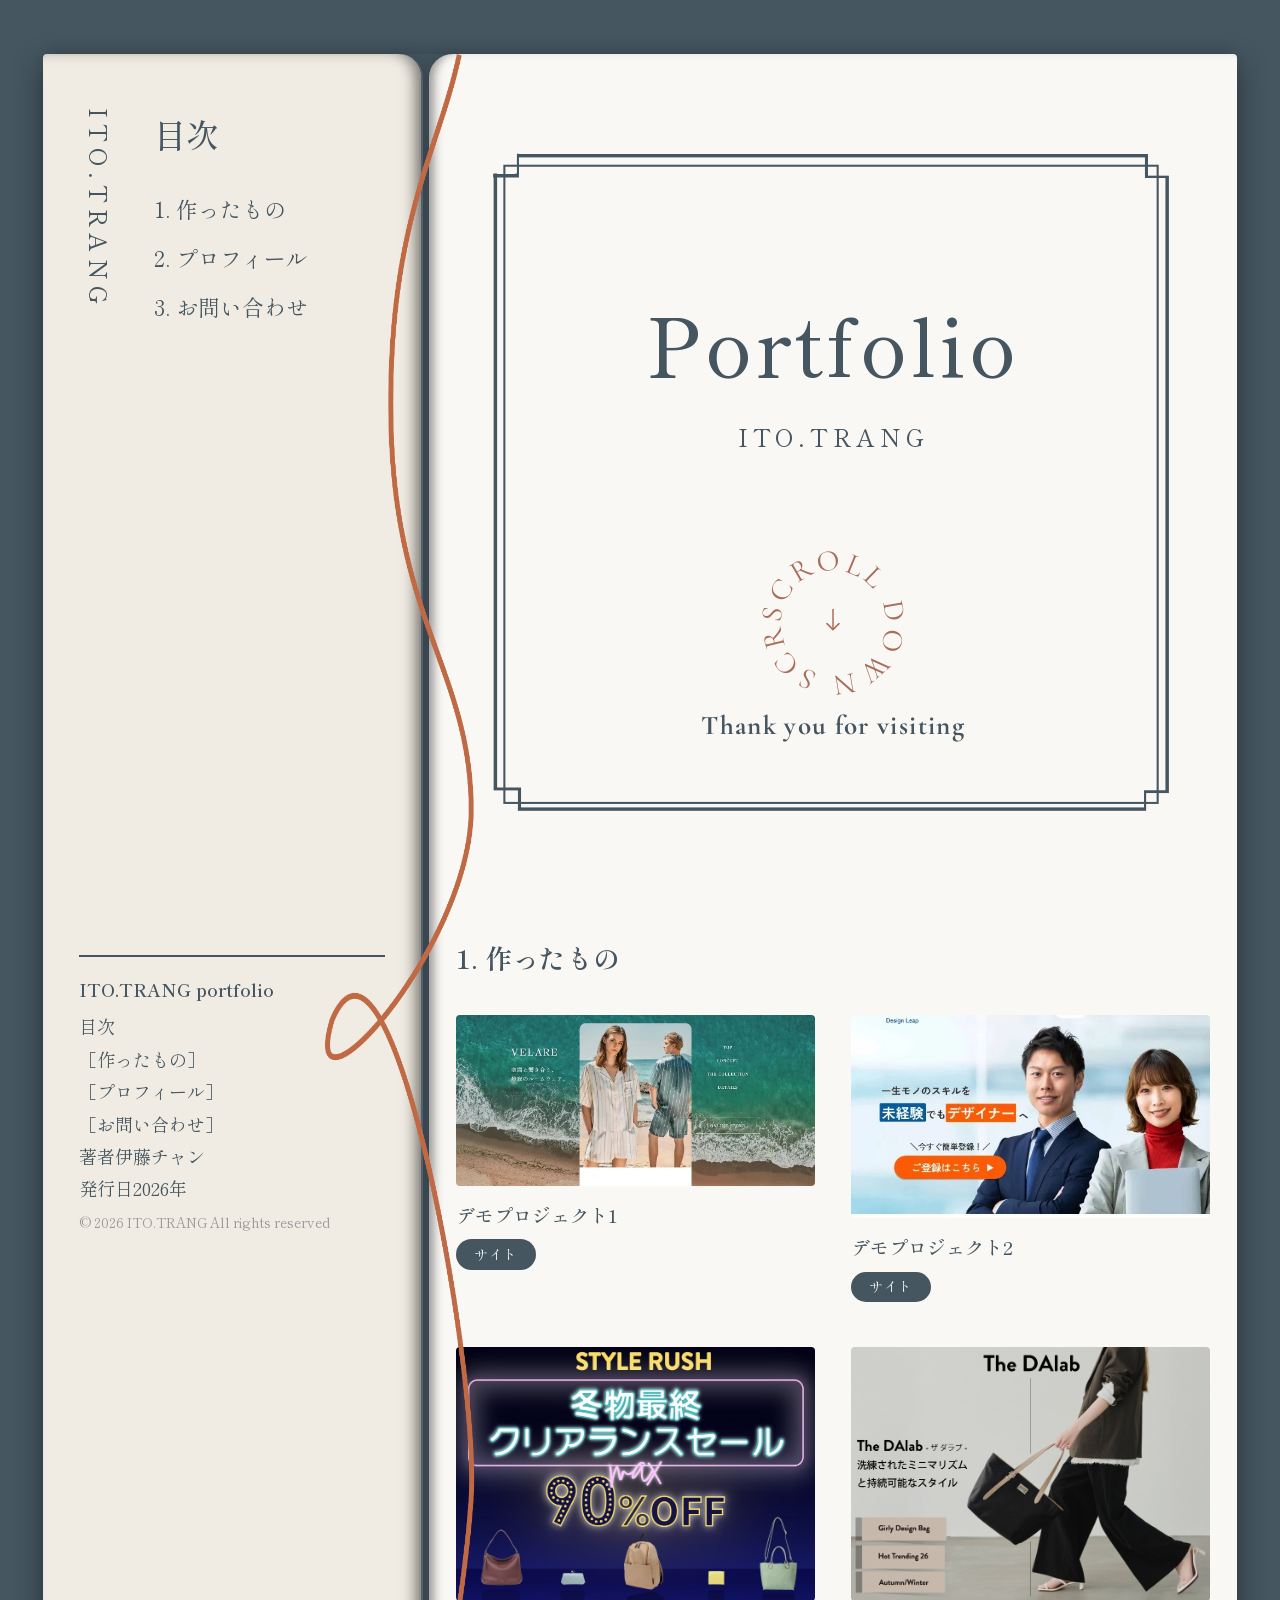
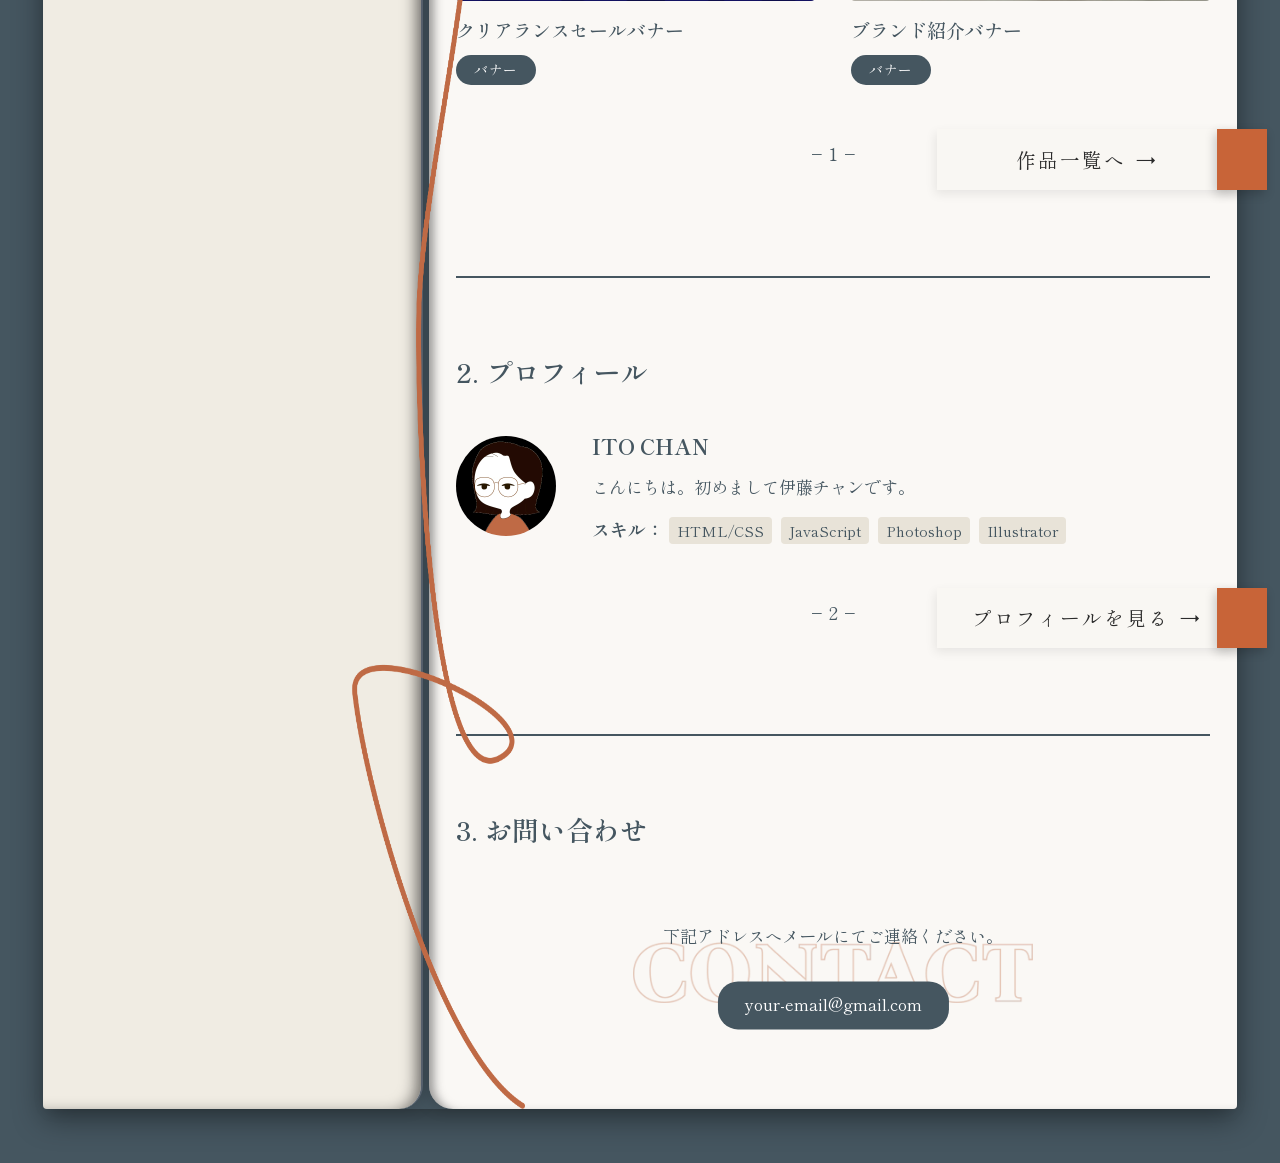
==== commit f05e15bd: "Add files via upload" ====
--- a/index.html
+++ b/index.html
@@ -92,7 +92,7 @@
             <!-- works1 -->
              <article class="work-item">
                <div class="work-img-wrapper">
-                <img src="images/banner1.jpg" alt="Web Development Project" class="work-image">
+                <img src="images/imgi_29_s-1905x908_v-frms_webp_e413e78f-c640-4575-8e5f-147e6fdb6e81_small.jpeg" alt="Web Development Project" class="work-image">
                </div>
                 <h3 class="work-title">デモプロジェクト1</h3>
                 <span class="work-badge">サイト</span>
@@ -100,7 +100,7 @@
             <!-- works2 -->
              <article class="work-item">
                <div class="work-img-wrapper">
-                <img src="images/banner1.jpg" alt="Landing Page Project" class="work-image">
+                <img src="images/imgi_30_s-2880x1630_v-frms_webp_4ebb9d10-7d20-45bd-a2dd-5982a1da8348_small.jpeg" alt="Landing Page Project" class="work-image">
                </div>
                 <h3 class="work-title">デモプロジェクト2</h3>
                 <span class="work-badge">サイト</span>
@@ -163,11 +163,24 @@
          <div class="contact-box">
             <img src="images/contact.webp" alt="CONTACT" class="contact-bg-img">
             <div class="contact-content">
-              <p>下記アドレスへメールにてご連絡ください。</p>
+              <p class="about-text">下記アドレスへメールにてご連絡ください。</p>
               <a href="mailto:your-email@gmail.com" class="email-btn">your-email@gmail.com</a> 
             </div>
          </div>
         </footer>
+ <!-- KHỐI THÔNG TIN BẢN QUYỀN CHỈ HIỆN TRÊN MOBILE -->
+      <div class="mobile-footer-info">
+        <hr class="footer-divider">
+        <p class="colophon-title">ITO.TRANG Portfolio</p>
+        <ul class="colophon-list">
+           <li><span>目次</span></li>
+           <li><span>［作ったもの</span></li>
+           <li><span>プロフィール］</span></li>
+           <li><span>著者</span>伊藤チャン</li>
+           <li><span>発行日</span>2026年</li>
+        </ul>
+        <p class="copyright">&copy; 2026 ITO.TRANG All rights reserved</p>
+      </div>       
 </main>
 </div>
 
--- a/style.css
+++ b/style.css
@@ -4,8 +4,8 @@
 html {
   scroll-behavior: smooth;
   font-size: 112.5%;
-  
-}
+}
+
 * {
   box-sizing: border-box;
   margin: 0;
@@ -24,6 +24,11 @@
 a {
   color: inherit;
   text-decoration: none;
+}
+
+/* Mặc định ẩn chân trang Mobile khi trên máy tính */
+.mobile-footer-info {
+  display: none;
 }
 
 /* ==========================================
@@ -103,14 +108,14 @@
 .nav-links {
   display: flex;
   flex-direction: column;
-  gap: 0.8rem; /* Khoảng cách giữa các mục 1, 2, 3 */
+  gap: 0.8rem;
 }
 
 .nav-links a {
   color: #455660;
   font-size: 1.2rem;
-  display: block; /* Ép mỗi thẻ a chiếm trọn 1 dòng */
-  white-space: nowrap; /* Tùy chọn: Giữ nguyên dòng không bị ngắt chữ */
+  display: block;
+  white-space: nowrap;
   transition: transform 0.3s ease, color 0.3s ease;
 }
 
@@ -124,8 +129,6 @@
   color: #455660;
   border-top: 2px solid #455660;
   padding-top: 1rem;
-
-  /* Đẩy phần này xuống cách xa phần Mục lục bên trên khoảng 60vh ~ 80vh */
   margin-top: 70vh; 
   margin-bottom: 2rem;
 }
@@ -166,8 +169,6 @@
   position: relative;
 }
 
-/* HERO SECTION */
-
 .hero {
   min-height: 85vh;
   display: flex;
@@ -190,10 +191,8 @@
   text-align: center;
   background: transparent;
   margin: auto;
-
-}
-
-/* Khung hoa văn SVG cổ điển */
+}
+
 .hero-frame {
   background-image: url('frame.svg'); 
   background-repeat: no-repeat;
@@ -205,7 +204,7 @@
   font-weight: 500;
   letter-spacing: 0.04em;
   margin-top: 3.5rem;
-  margin-bottom: -0.5rem; /* Giảm margin để kéo chữ ITO.TRANG lên sát hơn */
+  margin-bottom: -0.5rem;
   line-height: 1.1;
 }
 
@@ -217,7 +216,6 @@
   margin-bottom: 2rem;
 }
 
-/* SCROLL BADGE & ROTATE TEXT */
 .scroll-badge-wrapper {
   margin-top: 1rem;
   display: flex;
@@ -236,7 +234,6 @@
   justify-content: center;
 }
 
-/* Kích hoạt xoay cho chữ SVG */
 .rotate-text {
   width: 100%;
   height: 100%;
@@ -257,7 +254,7 @@
   font-size: 1.5rem;
   color: #455660;
   letter-spacing: 0.05em;
-  margin-top: 0 !important; /* Đẩy chữ Thank you xuống dưới sâu hơn */
+  margin-top: 0 !important;
 }
 
 @keyframes spinCircle {
@@ -265,7 +262,6 @@
   100% { transform: rotate(360deg); }
 }
 
-/* SECTION HEADINGS */
 .section-heading {
   font-size: 1.5rem;
   font-weight: 550;
@@ -273,7 +269,6 @@
   color: #455660;
 }
 
-/* WORKS GRID */
 .works-grid {
   display: grid;
   grid-template-columns: repeat(2, 1fr);
@@ -320,7 +315,6 @@
   font-weight: 400;
 }
 
-/* ABOUT SECTION */
 .about {
   border-top: 2px solid #455660;
   margin-top: 4rem;
@@ -360,7 +354,6 @@
   margin-right: 4px;
 }
 
-/* CONTACT FOOTER */
 .footer-contact {
   border-top: 2px solid #455660;
   margin-top: 4rem;
@@ -402,7 +395,7 @@
 }
 
 /* ==========================================
-   5. BUTTON & PAGE NUMBER STYLES (EXACT SAMPLE MATCH)
+   5. BUTTON & PAGE NUMBER STYLES
    ========================================== */
 .section-footer {
   position: relative;
@@ -429,61 +422,36 @@
   gap: 0.6rem;
   background-color: #f9f7f3;
   color: #2b2b2b;
-  
-  /* Cố định chiều rộng để 2 nút luôn bằng nhau 100% */
   width: 300px; 
-  padding: 0.8rem 1rem; /* Giảm padding ngang lại vì đã có width cố định */
-  
+  padding: 0.8rem 1rem;
   font-family: 'Shippori Mincho', serif;
   font-size: 1.1rem;
   letter-spacing: 0.1em;
   box-shadow: -2px 4px 10px rgba(0, 0, 0, 0.08);
   white-space: nowrap;
-
-  /* Giữ nguyên tràn lề để khối màu cam thò ra ngoài */
   overflow: visible;
-
-/* Hiệu ứng trượt mượt cho toàn bộ nút */
   transition: transform 0.3s ease, box-shadow 0.3s ease;
   z-index: 2;
 }
 
-/* Thẻ cam cố định độ cao bằng nút xám */
 .studio-btn::after {
   content: "";
   position: absolute;
-  right: -30px; /* Vị trí nhô ra bên phải (chỉnh theo ý muốn) */
-  width: 50px;  /* Độ rộng cố định */
-  height: 100%; /* Chiều cao luôn bằng 100% nút chính */
-  background-color: #c86438; /* Màu cam */
+  right: -30px;
+  width: 50px;  
+  height: 100%; 
+  background-color: #c86438;
   box-shadow: -2px 4px 10px rgba(0, 0, 0, 0.2);
-
-}
-
-/* Hover mở rộng 4 chiều cho nút xám */
+}
+
 .studio-btn:hover {
   background-color: #f9f7f3;
-  /* Dịch toàn bộ cụm nút (trắng + cam) sang trái 6px */
-  transform: translateX(-6px);
-
-  /* Phóng to toàn bộ nút lên 8% theo cả 4 hướng */
-  transform: scale(1.10); 
-/* Đổ bóng sâu hơn để tạo hiệu ứng nổi lên */
+  transform: scale(1.10) translateX(-6px);
   box-shadow: -6px 8px 18px rgba(0, 0, 0, 0.15);
 }
 
-/* Hover thẻ cam trượt ra phải */
 .studio-btn:hover::after {
-box-shadow: -4px 8px 18px rgba(0, 0, 0, 0.12);
-}
-
-.page-number {
-  font-family: 'Cormorant Garamond', serif;
-  font-size: 1.5rem;
-  color: #555555;
-  letter-spacing: 0.2em;
-  text-align: center;
-  margin-top: 1rem;
+  box-shadow: -4px 8px 18px rgba(0, 0, 0, 0.12);
 }
 
 /* ==========================================
@@ -502,7 +470,7 @@
 
 @media (max-width: 768px) {
 
-body {
+  body {
     padding: 1.2rem 1rem;
     background-color: #455660;
   }
@@ -518,22 +486,22 @@
     display: none !important;
   }
 
-.main-content {
+  .main-content {
     width: 100%;
     padding: 1.5rem 1rem;
-    border-radius: 36px 36px 12px 12px; /* Bo góc cong tròn lớn phía trên */
+    border-radius: 36px 36px 12px 12px;
     background-color: #faf8f5;
     box-shadow: 0 8px 25px rgba(0, 0, 0, 0.25);
     position: relative;
     overflow: hidden;
   }
 
-.mobile-menu-btn {
+  .mobile-menu-btn {
     position: absolute;
     top: 28px;
     right: 28px;
     z-index: 10;
-    background: transparent !important; /* Xóa bỏ khung nền xám */
+    background: transparent !important;
     border: none !important;
     box-shadow: none !important;
     cursor: pointer;
@@ -591,13 +559,13 @@
 
   .overlay-vertical-name {
     writing-mode: vertical-rl;
-    font-size: 1.1rem;
+    font-size: 1.5rem;
     letter-spacing: 0.2em;
     color: #455660;
   }
 
   .overlay-toc h2 {
-    font-size: 1.5rem;
+    font-size: 1.8rem;
     margin-bottom: 1.5rem;
     color: #455660;
   }
@@ -610,11 +578,11 @@
   }
 
   .overlay-links a {
-    font-size: 1.1rem;
+    font-size: 1.3rem;
     color: #455660;
   }
 
-.hero-card {
+  .hero-card {
     position: relative;
     width: 100%;
     min-height: 80vh;
@@ -625,11 +593,12 @@
     align-items: center;
   }
 
-.hero-title {
+  .hero-title {
     font-size: 3rem;
     margin-top: 2rem;
   }
-.hero-subtitle {
+
+  .hero-subtitle {
     font-size: 1.1rem;
   }
 
@@ -641,27 +610,54 @@
   .work-title {
     font-size: 0.85rem;
   }
-.back-to-top {
+
+  .back-to-top {
     position: fixed;
-    bottom: 20px;
-    right: 20px;
-    width: 40px;
-    height: 40px;
-    background-color: rgba(230, 225, 215, 0.8);
-    color: #455660;
-    border-radius: 50%; /* Tròn xoe */
+    bottom: 80px;
+    right: 0;
+    width: 60px;
+    height: 60px;
+    background-color: #c86438 !important;
+    color: #ffffff !important;
+    border-top-left-radius: 4px;
+    border-bottom-left-radius: 4px;
+    border-top-right-radius: 0;
+    border-bottom-right-radius: 0;
     display: flex !important;
+    flex-direction: column;
     align-items: center;
     justify-content: center;
-    box-shadow: 0 2px 8px rgba(0, 0, 0, 0.1);
+    box-shadow: -2px 2px 8px rgba(0, 0, 0, 0.25);
     z-index: 900;
     cursor: pointer;
-    backdrop-filter: blur(4px);
+    text-decoration: none;
+    padding: 4px 0;
   }
 
   .back-to-top .arrow {
-    font-size: 1.1rem;
-    transform: rotate(0deg);
+    font-size: 1rem;
+    font-weight: bold;
+    display: inline-block;
+    transform: rotate(90deg);
+    line-height: 1;
+    margin-bottom: 2px;
+  }
+
+  .back-to-top .txt {
+    font-size: 0.6rem;
+    font-weight: 600;
+    letter-spacing: 0.08em;
+    line-height: 1;
+    width: 100%;
+    text-align: center;
+  }
+
+  /* Khối footer dành riêng cho Mobile */
+  .mobile-footer-info {
+    display: block !important;
+    margin-top: 2rem;
+    padding-top: 1rem;
+    text-align: left;
   }
 }
 
@@ -671,8 +667,4 @@
   .back-to-top {
     display: none !important;
   }
-  /* Chỉ ẩn nút Top trên máy tính nếu bạn muốn, hoặc bỏ dòng này nếu muốn hiện cả 2 thiết bị */
-  .back-to-top {
-    display: none !important; 
-  }
 }
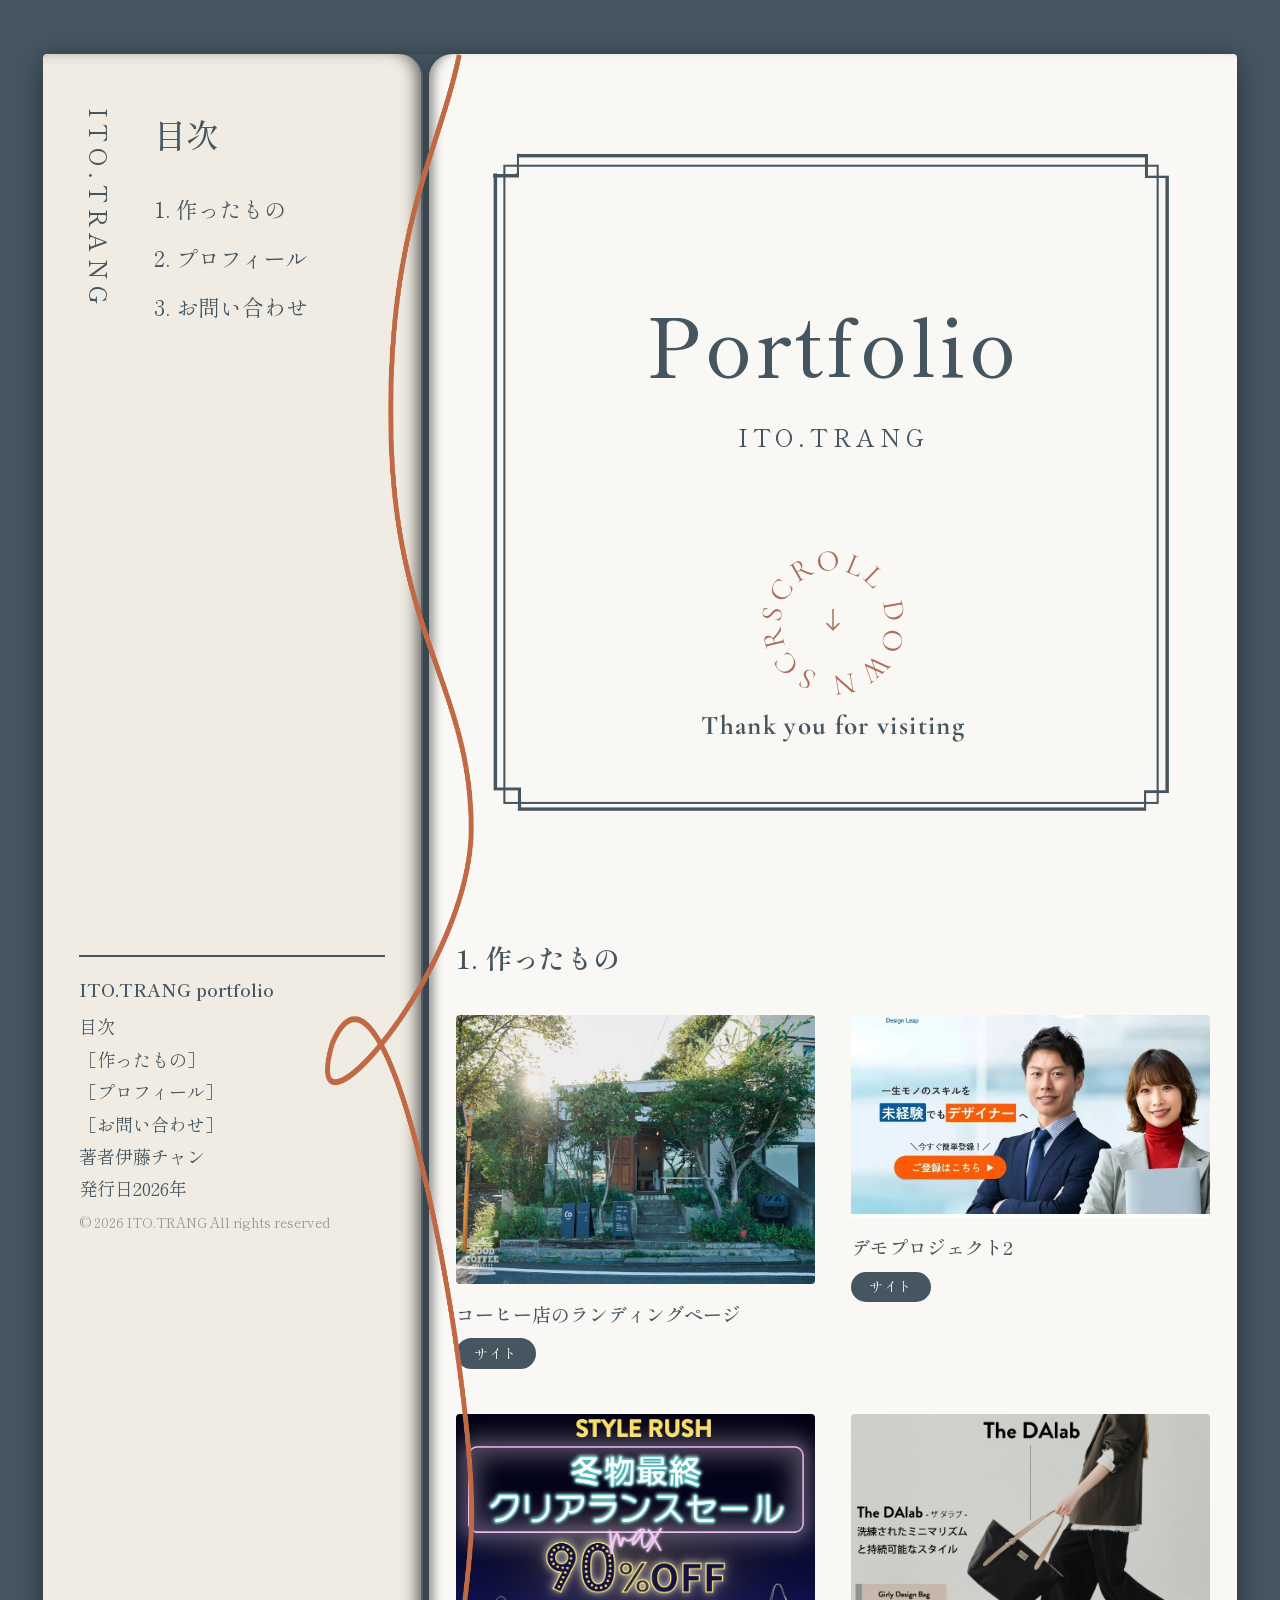
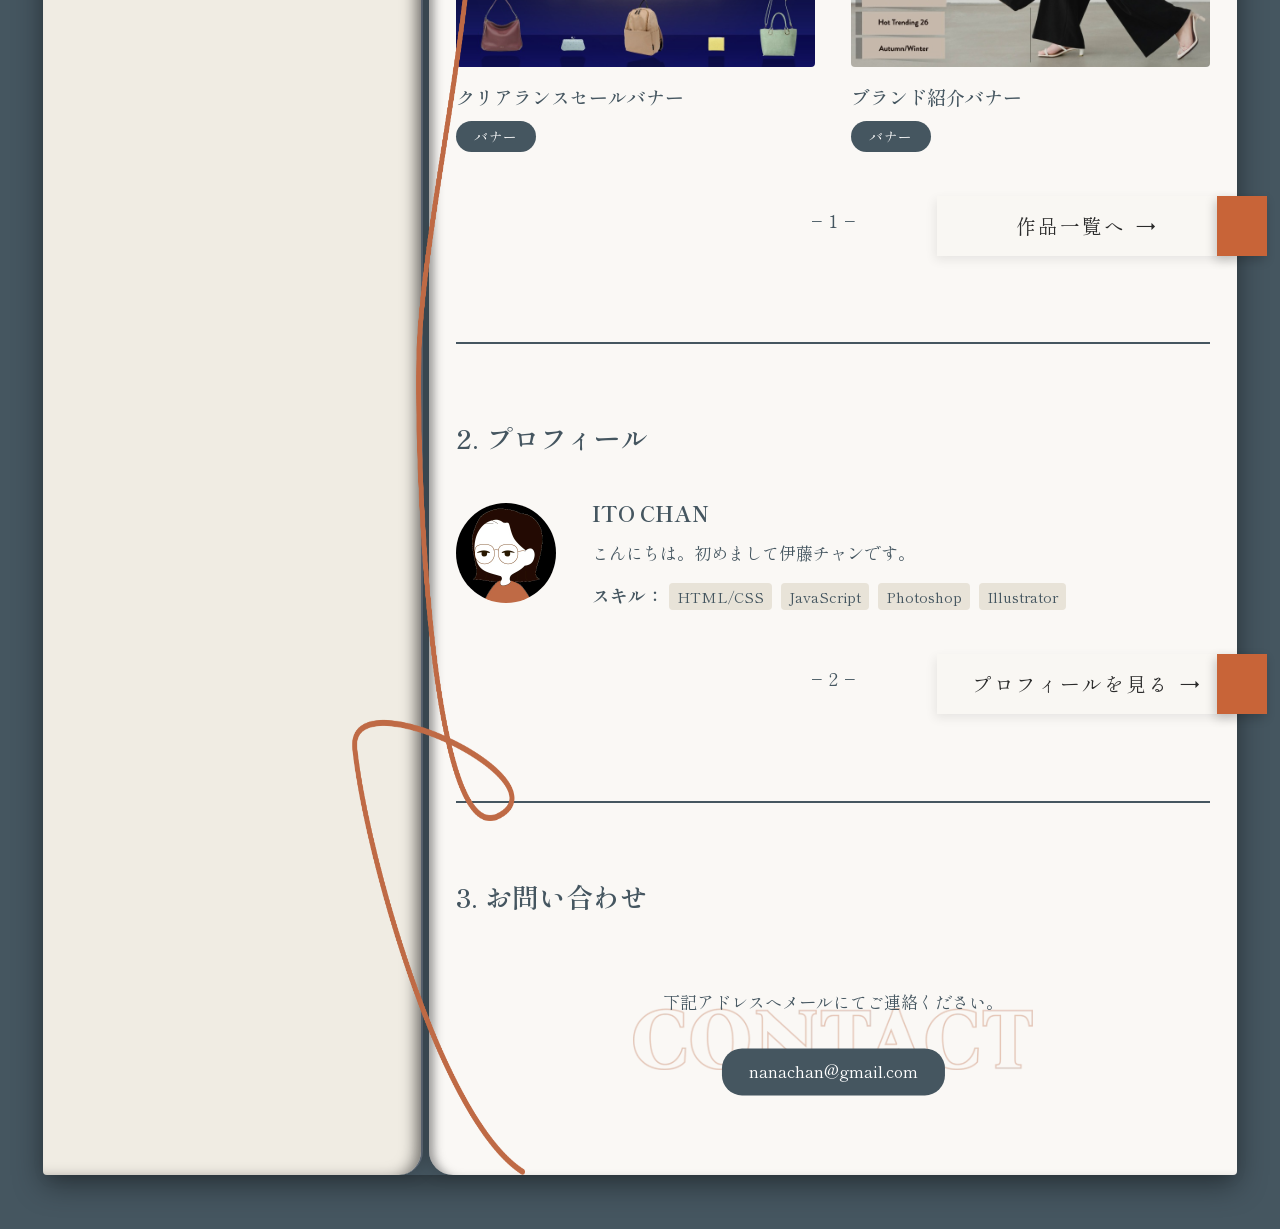
==== commit e52b69e5: "Add files via upload" ====
--- a/index.html
+++ b/index.html
@@ -91,35 +91,43 @@
          
             <!-- works1 -->
              <article class="work-item">
-               <div class="work-img-wrapper">
-                <img src="images/imgi_29_s-1905x908_v-frms_webp_e413e78f-c640-4575-8e5f-147e6fdb6e81_small.jpeg" alt="Web Development Project" class="work-image">
-               </div>
-                <h3 class="work-title">デモプロジェクト1</h3>
-                <span class="work-badge">サイト</span>
+               <a href="the roastery/index.html" class="work-link">
+                 <div class="work-img-wrapper">
+                  <img src="images/dai-banner2.jpg" alt="コーヒー店のランディングページ" class="work-image">
+                 </div>
+                  <h3 class="work-title">コーヒー店のランディングページ</h3>
+                  <span class="work-badge">サイト</span>
+               </a>
              </article>
             <!-- works2 -->
              <article class="work-item">
-               <div class="work-img-wrapper">
-                <img src="images/imgi_30_s-2880x1630_v-frms_webp_4ebb9d10-7d20-45bd-a2dd-5982a1da8348_small.jpeg" alt="Landing Page Project" class="work-image">
-               </div>
-                <h3 class="work-title">デモプロジェクト2</h3>
-                <span class="work-badge">サイト</span>
+               <a href="#" class="work-link">
+                 <div class="work-img-wrapper">
+                  <img src="images/imgi_30_s-2880x1630_v-frms_webp_4ebb9d10-7d20-45bd-a2dd-5982a1da8348_small.jpeg" alt="デモプロジェクト2" class="work-image">
+                 </div>
+                  <h3 class="work-title">デモプロジェクト2</h3>
+                  <span class="work-badge">サイト</span>
+               </a>
              </article>
             <!-- works3 -->
              <article class="work-item">
-               <div class="work-img-wrapper">
-                <img src="images/banner1.jpg" alt="Banner Design" class="work-image">
-               </div>
-                <h3 class="work-title">クリアランスセールバナー</h3>
-                <span class="work-badge">バナー</span>
+               <a href="https://raw.githubusercontent.com/Nanafreelancer/portfolio1/main/images/banner1.jpg" class="work-link">
+                 <div class="work-img-wrapper">
+                  <img src="images/banner1.jpg" alt="クリアランスセールバナー" class="work-image">
+                 </div>
+                  <h3 class="work-title">クリアランスセールバナー</h3>
+                  <span class="work-badge">バナー</span>
+               </a>
              </article>
             <!-- works4 -->
              <article class="work-item">
-               <div class="work-img-wrapper">
-                <img src="images/banner2.jpg" alt="Banner Design" class="work-image">
-               </div>
-                <h3 class="work-title">ブランド紹介バナー</h3>
-                <span class="work-badge">バナー</span>
+               <a href="https://raw.githubusercontent.com/Nanafreelancer/portfolio1/main/images/banner2.jpg" class="work-link">
+                 <div class="work-img-wrapper">
+                  <img src="images/banner2.jpg" alt="ブランド紹介バナー" class="work-image">
+                 </div>
+                  <h3 class="work-title">ブランド紹介バナー</h3>
+                  <span class="work-badge">バナー</span>
+               </a>
              </article>
         </div>
 
@@ -163,8 +171,8 @@
          <div class="contact-box">
             <img src="images/contact.webp" alt="CONTACT" class="contact-bg-img">
             <div class="contact-content">
-              <p class="about-text">下記アドレスへメールにてご連絡ください。</p>
-              <a href="mailto:your-email@gmail.com" class="email-btn">your-email@gmail.com</a> 
+              <p class="contact-text">下記アドレスへメールにてご連絡ください。</p>
+              <a href="mailto:nanachan@gmail.com" class="email-btn">nanachan@gmail.com</a> 
             </div>
          </div>
         </footer>
@@ -173,9 +181,7 @@
         <hr class="footer-divider">
         <p class="colophon-title">ITO.TRANG Portfolio</p>
         <ul class="colophon-list">
-           <li><span>目次</span></li>
-           <li><span>［作ったもの</span></li>
-           <li><span>プロフィール］</span></li>
+           <li><span>目次</span> <span>［プロフィール］ ［作ったもの］</span></li>
            <li><span>著者</span>伊藤チャン</li>
            <li><span>発行日</span>2026年</li>
         </ul>
--- a/style.css
+++ b/style.css
@@ -303,6 +303,12 @@
   font-weight: 500;
 }
 
+.work-link {
+  display: block;
+  color: inherit;
+  text-decoration: none;
+}
+
 .work-badge {
   display: inline-block;
   margin-top: 0.5rem;
@@ -343,6 +349,7 @@
   font-size: 0.95rem;
   color: #455660;
   margin-bottom: 0.8rem;
+
 }
 
 .skills span {
@@ -377,6 +384,14 @@
   left: 50%;
   transform: translate(-50%, -50%);
   width: 100%;
+}
+
+.contact-text {
+  font-size: 0.95rem;
+  color: #455660;
+  margin-bottom: 0.8rem;
+  white-space: nowrap;
+
 }
 
 .email-btn {
